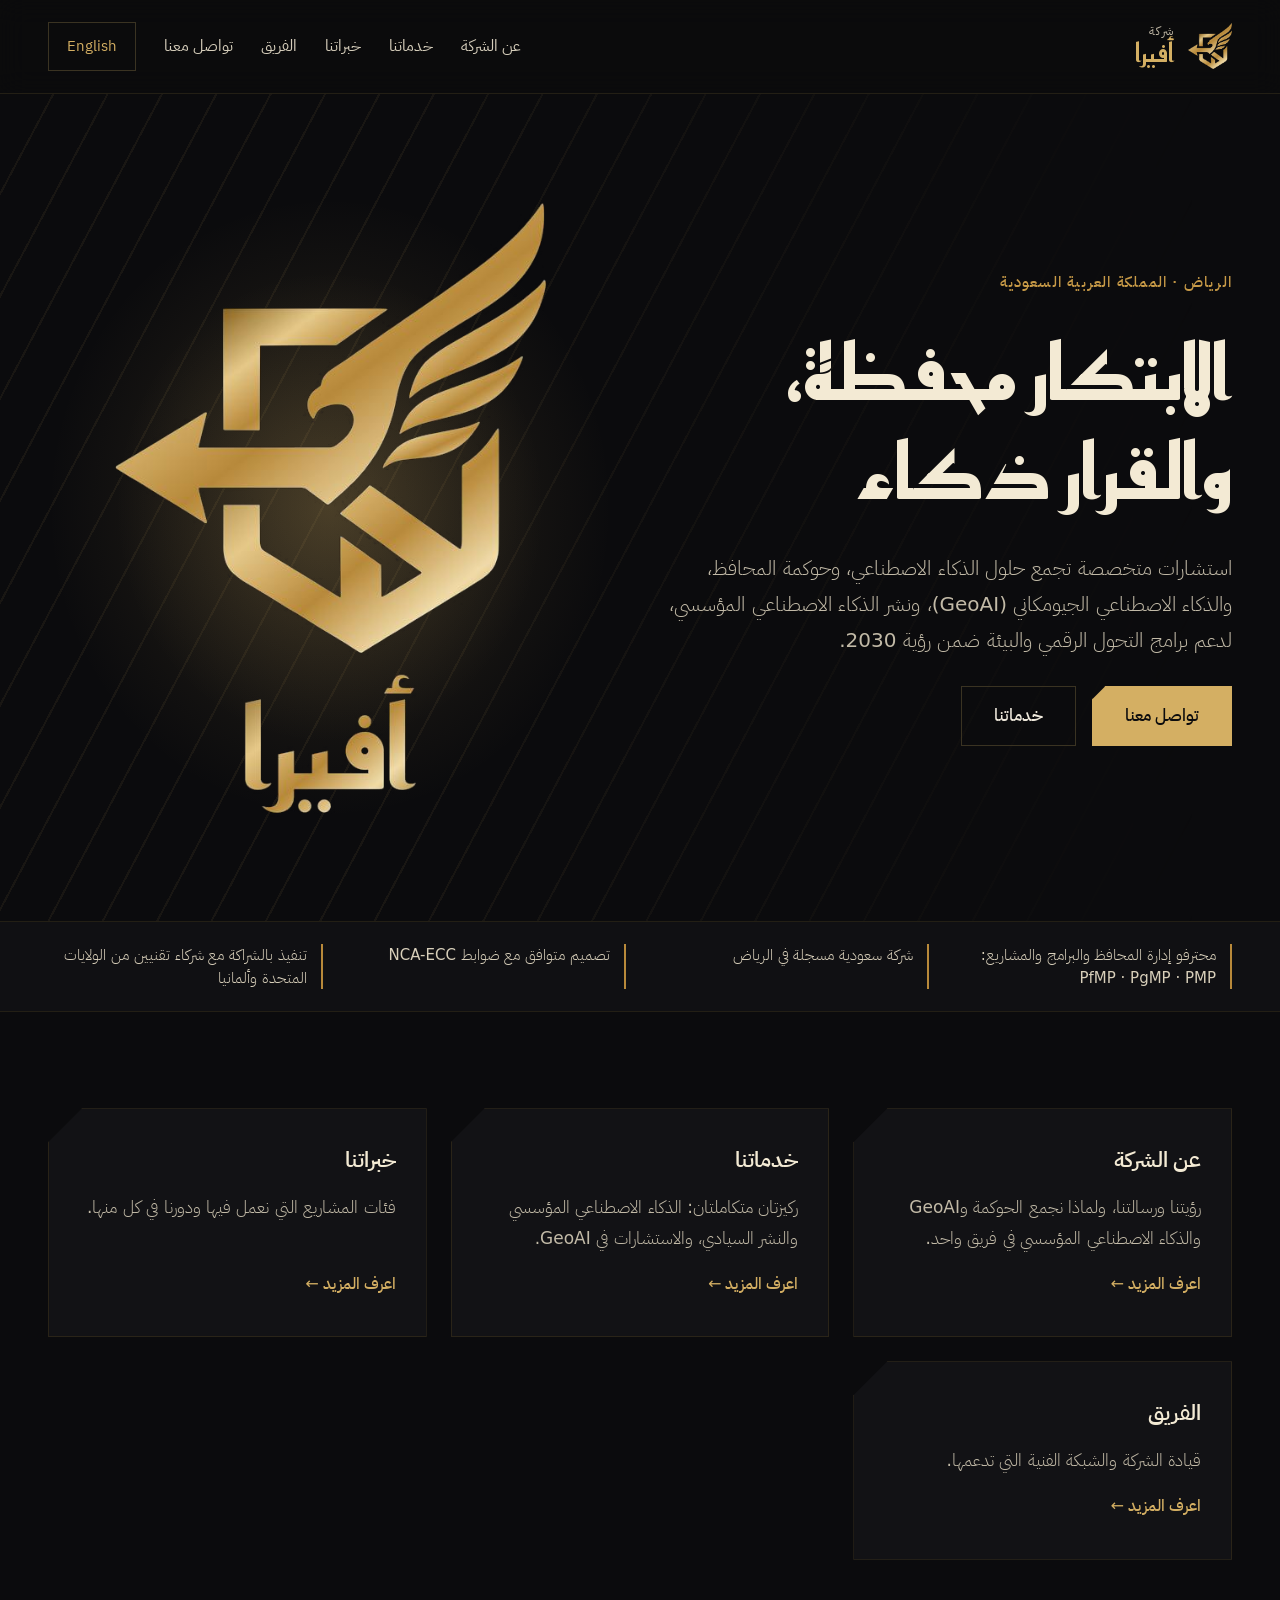
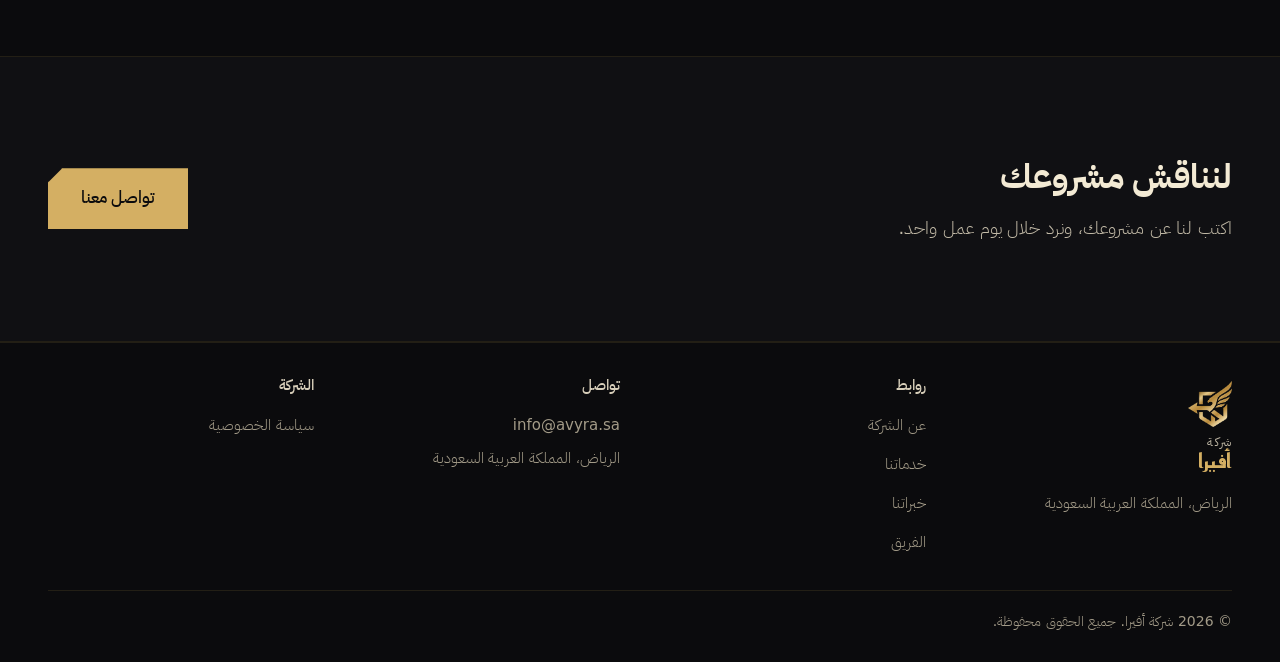
==== index.html @ cec7db1d "Split site into separate pages (about, services, projects, team, contact) Co-Authored-By: Claude Son" ====
<!doctype html>
<html lang="ar" dir="rtl">
<head>
<meta charset="utf-8">
<meta name="viewport" content="width=device-width, initial-scale=1">
<title>شركة أفيرا | الذكاء الاصطناعي المؤسسي والذكاء الجيومكاني وحوكمة المحافظ في الرياض</title>
<meta name="description" content="شركة أفيرا شركة سعودية في الرياض تجمع حلول الذكاء الاصطناعي المؤسسي، والذكاء الاصطناعي الجيومكاني (GeoAI)، وحوكمة المحافظ لدعم برامج التحول الرقمي والبيئة في رؤية 2030.">
<link rel="canonical" href="https://avyra.sa/">
<link rel="alternate" hreflang="ar" href="https://avyra.sa/">
<link rel="alternate" hreflang="en" href="https://avyra.sa/en/">
<link rel="alternate" hreflang="x-default" href="https://avyra.sa/">
<meta name="theme-color" content="#0b0b0d">
<meta property="og:type" content="website">
<meta property="og:site_name" content="شركة أفيرا">
<meta property="og:title" content="شركة أفيرا | الذكاء الاصطناعي المؤسسي والذكاء الجيومكاني وحوكمة المحافظ في الرياض">
<meta property="og:description" content="شركة أفيرا شركة سعودية في الرياض تجمع حلول الذكاء الاصطناعي المؤسسي، والذكاء الاصطناعي الجيومكاني (GeoAI)، وحوكمة المحافظ لدعم برامج التحول الرقمي والبيئة في رؤية 2030.">
<meta property="og:url" content="https://avyra.sa/">
<meta property="og:image" content="https://avyra.sa/assets/img/og-image.png">
<meta property="og:image:width" content="1200">
<meta property="og:image:height" content="630">
<meta property="og:locale" content="ar_SA">
<meta property="og:locale:alternate" content="en_US">
<meta name="twitter:card" content="summary_large_image">
<meta name="twitter:title" content="شركة أفيرا | الذكاء الاصطناعي المؤسسي والذكاء الجيومكاني وحوكمة المحافظ في الرياض">
<meta name="twitter:description" content="شركة أفيرا شركة سعودية في الرياض تجمع حلول الذكاء الاصطناعي المؤسسي، والذكاء الاصطناعي الجيومكاني (GeoAI)، وحوكمة المحافظ لدعم برامج التحول الرقمي والبيئة في رؤية 2030.">
<meta name="twitter:image" content="https://avyra.sa/assets/img/og-image.png">
<link rel="icon" href="/favicon.ico" sizes="any">
<link rel="icon" type="image/png" sizes="32x32" href="/assets/img/favicon-32.png">
<link rel="apple-touch-icon" href="/assets/img/apple-touch-icon.png">
<link rel="manifest" href="/site.webmanifest">
<link rel="preload" href="/assets/fonts/ibm-plex-sans-arabic-arabic-400-normal.woff2" as="font" type="font/woff2" crossorigin>
<link rel="preload" href="/assets/fonts/reem-kufi-arabic-700-normal.woff2" as="font" type="font/woff2" crossorigin>
<link rel="stylesheet" href="/assets/css/style.css?v=879d1667">
<script>document.documentElement.classList.add("js")</script>
<script type="application/ld+json">{"@context": "https://schema.org", "@type": "Organization", "name": "Avyra Company", "alternateName": "شركة أفيرا", "url": "https://avyra.sa/", "logo": "https://avyra.sa/assets/img/icon-512.png", "email": "info@avyra.sa", "address": {"@type": "PostalAddress", "addressLocality": "Riyadh", "addressCountry": "SA"}, "areaServed": "SA"}</script>
</head>
<body>
<a class="skip" href="#main">انتقل إلى المحتوى</a>
<header class="site">
  <a class="brand" href="/" aria-label="شركة أفيرا - الرئيسية"><img src="/assets/img/mark.png" alt="" width="46" height="48"><span class="brand-txt"><span class="brand-name">أفيرا</span><span class="brand-co">شركة</span></span></a>
  <button class="menu-btn" type="button" hidden aria-label="القائمة" aria-expanded="false" aria-controls="site-nav" data-open="القائمة" data-close="إغلاق القائمة"><span class="bars" aria-hidden="true"></span></button>
  <nav class="main" id="site-nav" aria-label="التنقل الرئيسي">
    <a href="/about/">عن الشركة</a><a href="/services/">خدماتنا</a><a href="/projects/">خبراتنا</a><a href="/team/">الفريق</a><a href="/contact/">تواصل معنا</a>
    <a class="lang" href="/en/" hreflang="en" lang="en">English</a>
  </nav>
</header>
<main id="main">
<section class="hero">
  <div class="wrap cols" style="align-items:center">
    <div class="stack g28">
      <p class="eyebrow">الرياض · المملكة العربية السعودية</p>
      <h1>الابتكار محفظة، والقرار ذكاء</h1>
      <p class="lead">استشارات متخصصة تجمع حلول الذكاء الاصطناعي، وحوكمة المحافظ، والذكاء الاصطناعي الجيومكاني (GeoAI)، ونشر الذكاء الاصطناعي المؤسسي، لدعم برامج التحول الرقمي والبيئة ضمن رؤية 2030.</p>
      <div class="btns"><a class="btn gold" href="/contact/">تواصل معنا</a><a class="btn" href="/services/">خدماتنا</a></div>
    </div>
    <div class="hero-art"><div class="emb"><img src="/assets/img/logo-ar.png" alt="شعار أفيرا" width="440" height="486" fetchpriority="high"><span class="sheen" style="--m:url(/assets/img/logo-ar.png)" aria-hidden="true"></span></div></div>
  </div>
</section>
<section class="trustbar"><div class="wrap"><ul><li>محترفو إدارة المحافظ والبرامج والمشاريع: <bdi>PfMP · PgMP · PMP</bdi></li><li>شركة سعودية مسجلة في الرياض</li><li>تصميم متوافق مع ضوابط NCA-ECC</li><li>تنفيذ بالشراكة مع شركاء تقنيين من الولايات المتحدة وألمانيا</li></ul></div></section>
<section><div class="wrap stack g48"><div class="cards"><div class="card link"><h3>عن الشركة</h3><p>رؤيتنا ورسالتنا، ولماذا نجمع الحوكمة وGeoAI والذكاء الاصطناعي المؤسسي في فريق واحد.</p><a class="more stretch" href="/about/">اعرف المزيد ←</a></div><div class="card link"><h3>خدماتنا</h3><p>ركيزتان متكاملتان: الذكاء الاصطناعي المؤسسي والنشر السيادي، والاستشارات في GeoAI.</p><a class="more stretch" href="/services/">اعرف المزيد ←</a></div><div class="card link"><h3>خبراتنا</h3><p>فئات المشاريع التي نعمل فيها ودورنا في كل منها.</p><a class="more stretch" href="/projects/">اعرف المزيد ←</a></div><div class="card link"><h3>الفريق</h3><p>قيادة الشركة والشبكة الفنية التي تدعمها.</p><a class="more stretch" href="/team/">اعرف المزيد ←</a></div></div></div></section>
<section class="alt cta"><div class="wrap"><div class="stack g12"><h2>لنناقش مشروعك</h2><p class="muted">اكتب لنا عن مشروعك، ونرد خلال يوم عمل واحد.</p></div><div class="btns"><a class="btn gold" href="/contact/">تواصل معنا</a></div></div></section>
</main>
<footer class="site">
  <div class="wrap">
    <div class="stack g12"><a class="brand" href="/"><img src="/assets/img/mark.png" alt="" width="34" height="36" loading="lazy"><span class="brand-txt"><span class="brand-name" style="font-size:20px">أفيرا</span><span class="brand-co">شركة</span></span></a>
      <p>الرياض، المملكة العربية السعودية</p></div>
    <div><h2>روابط</h2><ul><li><a href="/about/">عن الشركة</a></li><li><a href="/services/">خدماتنا</a></li><li><a href="/projects/">خبراتنا</a></li><li><a href="/team/">الفريق</a></li></ul></div>
    <div><h2>تواصل</h2><ul><li><a href="mailto:info@avyra.sa"><bdi>info@avyra.sa</bdi></a></li><li>الرياض، المملكة العربية السعودية</li></ul></div>
    <div><h2>الشركة</h2><ul><li><a href="/privacy/">سياسة الخصوصية</a></li></ul></div>
    <p class="fine">© 2026 شركة أفيرا. جميع الحقوق محفوظة.</p>
  </div>
</footer>
<script src="/assets/js/main.js?v=3205c715" defer></script>
</body></html>
---- assets/css/style.css ----
/* Self-hosted fonts (SIL OFL). Source: Fontsource. */
@font-face{font-family:'Reem Kufi';font-style:normal;font-display:swap;font-weight:600;src:url('/assets/fonts/reem-kufi-arabic-600-normal.woff2') format('woff2');unicode-range:U+0600-06FF,U+200C-200E,U+2010-2011,U+204F,U+2E41,U+FB50-FDFF,U+FE70-FEFF}
@font-face{font-family:'Reem Kufi';font-style:normal;font-display:swap;font-weight:700;src:url('/assets/fonts/reem-kufi-arabic-700-normal.woff2') format('woff2');unicode-range:U+0600-06FF,U+200C-200E,U+2010-2011,U+204F,U+2E41,U+FB50-FDFF,U+FE70-FEFF}
@font-face{font-family:'Reem Kufi';font-style:normal;font-display:swap;font-weight:600;src:url('/assets/fonts/reem-kufi-latin-600-normal.woff2') format('woff2');unicode-range:U+0000-00FF,U+0131,U+0152-0153,U+02BB-02BC,U+02C6,U+02DA,U+02DC,U+2000-206F,U+20AC,U+2122,U+2191,U+2193,U+2212,U+2215,U+FEFF,U+FFFD}
@font-face{font-family:'Reem Kufi';font-style:normal;font-display:swap;font-weight:700;src:url('/assets/fonts/reem-kufi-latin-700-normal.woff2') format('woff2');unicode-range:U+0000-00FF,U+0131,U+0152-0153,U+02BB-02BC,U+02C6,U+02DA,U+02DC,U+2000-206F,U+20AC,U+2122,U+2191,U+2193,U+2212,U+2215,U+FEFF,U+FFFD}
@font-face{font-family:'IBM Plex Sans Arabic';font-style:normal;font-display:swap;font-weight:300;src:url('/assets/fonts/ibm-plex-sans-arabic-arabic-300-normal.woff2') format('woff2');unicode-range:U+0600-06FF,U+200C-200E,U+2010-2011,U+204F,U+2E41,U+FB50-FDFF,U+FE70-FEFF}
@font-face{font-family:'IBM Plex Sans Arabic';font-style:normal;font-display:swap;font-weight:400;src:url('/assets/fonts/ibm-plex-sans-arabic-arabic-400-normal.woff2') format('woff2');unicode-range:U+0600-06FF,U+200C-200E,U+2010-2011,U+204F,U+2E41,U+FB50-FDFF,U+FE70-FEFF}
@font-face{font-family:'IBM Plex Sans Arabic';font-style:normal;font-display:swap;font-weight:500;src:url('/assets/fonts/ibm-plex-sans-arabic-arabic-500-normal.woff2') format('woff2');unicode-range:U+0600-06FF,U+200C-200E,U+2010-2011,U+204F,U+2E41,U+FB50-FDFF,U+FE70-FEFF}
@font-face{font-family:'IBM Plex Sans Arabic';font-style:normal;font-display:swap;font-weight:600;src:url('/assets/fonts/ibm-plex-sans-arabic-arabic-600-normal.woff2') format('woff2');unicode-range:U+0600-06FF,U+200C-200E,U+2010-2011,U+204F,U+2E41,U+FB50-FDFF,U+FE70-FEFF}
@font-face{font-family:'IBM Plex Sans Arabic';font-style:normal;font-display:swap;font-weight:700;src:url('/assets/fonts/ibm-plex-sans-arabic-arabic-700-normal.woff2') format('woff2');unicode-range:U+0600-06FF,U+200C-200E,U+2010-2011,U+204F,U+2E41,U+FB50-FDFF,U+FE70-FEFF}
@font-face{font-family:'IBM Plex Sans Arabic';font-style:normal;font-display:swap;font-weight:400;src:url('/assets/fonts/ibm-plex-sans-arabic-latin-400-normal.woff2') format('woff2');unicode-range:U+0000-00FF,U+0131,U+0152-0153,U+02BB-02BC,U+02C6,U+02DA,U+02DC,U+2000-206F,U+20AC,U+2122,U+2191,U+2193,U+2212,U+2215,U+FEFF,U+FFFD}
@font-face{font-family:'IBM Plex Sans Arabic';font-style:normal;font-display:swap;font-weight:500;src:url('/assets/fonts/ibm-plex-sans-arabic-latin-500-normal.woff2') format('woff2');unicode-range:U+0000-00FF,U+0131,U+0152-0153,U+02BB-02BC,U+02C6,U+02DA,U+02DC,U+2000-206F,U+20AC,U+2122,U+2191,U+2193,U+2212,U+2215,U+FEFF,U+FFFD}
@font-face{font-family:'IBM Plex Sans Arabic';font-style:normal;font-display:swap;font-weight:600;src:url('/assets/fonts/ibm-plex-sans-arabic-latin-600-normal.woff2') format('woff2');unicode-range:U+0000-00FF,U+0131,U+0152-0153,U+02BB-02BC,U+02C6,U+02DA,U+02DC,U+2000-206F,U+20AC,U+2122,U+2191,U+2193,U+2212,U+2215,U+FEFF,U+FFFD}
@font-face{font-family:'IBM Plex Sans Arabic';font-style:normal;font-display:swap;font-weight:700;src:url('/assets/fonts/ibm-plex-sans-arabic-latin-700-normal.woff2') format('woff2');unicode-range:U+0000-00FF,U+0131,U+0152-0153,U+02BB-02BC,U+02C6,U+02DA,U+02DC,U+2000-206F,U+20AC,U+2122,U+2191,U+2193,U+2212,U+2215,U+FEFF,U+FFFD}
@font-face{font-family:'IBM Plex Sans';font-style:normal;font-display:swap;font-weight:300;src:url('/assets/fonts/ibm-plex-sans-latin-300-normal.woff2') format('woff2');unicode-range:U+0000-00FF,U+0131,U+0152-0153,U+02BB-02BC,U+02C6,U+02DA,U+02DC,U+2000-206F,U+20AC,U+2122,U+2191,U+2193,U+2212,U+2215,U+FEFF,U+FFFD}
@font-face{font-family:'IBM Plex Sans';font-style:normal;font-display:swap;font-weight:400;src:url('/assets/fonts/ibm-plex-sans-latin-400-normal.woff2') format('woff2');unicode-range:U+0000-00FF,U+0131,U+0152-0153,U+02BB-02BC,U+02C6,U+02DA,U+02DC,U+2000-206F,U+20AC,U+2122,U+2191,U+2193,U+2212,U+2215,U+FEFF,U+FFFD}
@font-face{font-family:'IBM Plex Sans';font-style:normal;font-display:swap;font-weight:500;src:url('/assets/fonts/ibm-plex-sans-latin-500-normal.woff2') format('woff2');unicode-range:U+0000-00FF,U+0131,U+0152-0153,U+02BB-02BC,U+02C6,U+02DA,U+02DC,U+2000-206F,U+20AC,U+2122,U+2191,U+2193,U+2212,U+2215,U+FEFF,U+FFFD}
@font-face{font-family:'IBM Plex Sans';font-style:normal;font-display:swap;font-weight:600;src:url('/assets/fonts/ibm-plex-sans-latin-600-normal.woff2') format('woff2');unicode-range:U+0000-00FF,U+0131,U+0152-0153,U+02BB-02BC,U+02C6,U+02DA,U+02DC,U+2000-206F,U+20AC,U+2122,U+2191,U+2193,U+2212,U+2215,U+FEFF,U+FFFD}
@font-face{font-family:'IBM Plex Sans';font-style:normal;font-display:swap;font-weight:700;src:url('/assets/fonts/ibm-plex-sans-latin-700-normal.woff2') format('woff2');unicode-range:U+0000-00FF,U+0131,U+0152-0153,U+02BB-02BC,U+02C6,U+02DA,U+02DC,U+2000-206F,U+20AC,U+2122,U+2191,U+2193,U+2212,U+2215,U+FEFF,U+FFFD}
/* Sahm Alkarar Company — shared styles. Direction-aware via logical properties (RTL/LTR). */
:root{
  --ink:#0b0b0d; --ink-2:#101013; --card:#121215; --line:#231f15; --line-2:#2a2418; --line-3:#3a3322;
  --gold:#d4af63; --gold-hi:#e6c98a; --gold-deep:#b8893a;
  --text:#efe9dc; --head:#f3ead4; --muted:#c2baa7; --soft:#d8cfba; --dim:#a39b88;
  --gutter:clamp(20px,4vw,48px); --max:1240px;
}
*,*::before,*::after{box-sizing:border-box}
html{scroll-behavior:smooth;-webkit-text-size-adjust:100%}
body{margin:0;background:var(--ink);color:var(--text);font-weight:300;font-size:18px;line-height:1.8;overflow-x:hidden}
html[lang="ar"] body{font-family:'IBM Plex Sans Arabic',system-ui,'Segoe UI',Tahoma,sans-serif}
html[lang="en"] body{font-family:'IBM Plex Sans',system-ui,'Segoe UI',sans-serif;line-height:1.7}
h1,h2,h3{margin:0;color:var(--head);text-wrap:balance}
html[lang="ar"] h1,html[lang="ar"] .brand-name{font-family:'Reem Kufi',sans-serif}
html[lang="ar"] h2,html[lang="ar"] h3{font-family:'IBM Plex Sans Arabic',system-ui,'Segoe UI',Tahoma,sans-serif}
html[lang="en"] h1,html[lang="en"] h2,html[lang="en"] h3,html[lang="en"] .brand-name{font-family:'IBM Plex Sans',system-ui,'Segoe UI',sans-serif}
p{margin:0}
a{color:inherit;text-decoration:none}
img{max-width:100%;height:auto}
:focus-visible{outline:2px solid var(--gold);outline-offset:3px}
.skip{position:absolute;inset-inline-start:16px;top:-60px;background:var(--gold);color:var(--ink);padding:10px 18px;z-index:100;font-weight:500}
.skip:focus{top:12px}

/* layout */
.wrap{max-width:var(--max);margin-inline:auto}
section,.band{padding:clamp(64px,9vw,96px) var(--gutter)}
.alt{background:var(--ink-2);border-block:1px solid var(--line)}
.eyebrow{font-size:14px;font-weight:500;color:#c79a47;letter-spacing:.14em;text-transform:uppercase}
html[lang="ar"] .eyebrow{letter-spacing:.08em;font-size:15px;text-transform:none}
.stack{display:flex;flex-direction:column}
.g12{gap:12px}.g16{gap:16px}.g20{gap:20px}.g28{gap:28px}.g48{gap:48px}
.cols{display:grid;grid-template-columns:repeat(auto-fit,minmax(min(100%,340px),1fr));gap:56px;align-items:start}
.cards{display:grid;grid-template-columns:repeat(auto-fit,minmax(min(100%,300px),1fr));gap:24px}
h2{font-weight:600;font-size:clamp(30px,4vw,46px);line-height:1.3}
html[lang="ar"] h1{word-spacing:.04em}
html[lang="ar"] h2{font-weight:700;font-size:clamp(26px,4.4vw,34px);line-height:1.4}
html[lang="ar"] h3{font-weight:600;line-height:1.5}
html[lang="en"] h2{font-size:clamp(28px,3.6vw,38px);line-height:1.25}
.lead{font-size:20px;color:var(--muted);max-width:56ch}
.muted{color:var(--muted)}

/* header */
header.site{display:flex;flex-wrap:wrap;align-items:center;justify-content:space-between;gap:14px 32px;padding:20px var(--gutter);border-bottom:1px solid var(--line);background:var(--ink);position:relative;z-index:5}
.brand{display:flex;align-items:center;gap:14px}
.brand img{height:46px;width:auto}
.brand-name{font-weight:600;font-size:26px;color:var(--gold)}
html[lang="en"] .brand-name{font-size:19px;letter-spacing:.2em;text-transform:uppercase}
nav.main{display:flex;flex-wrap:wrap;align-items:center;gap:6px 28px;font-size:16px;font-weight:400}
nav.main a{color:#d6cebb;padding:12px 0}
nav.main a:hover,nav.main a[aria-current="page"]{color:var(--gold)}
nav.main a.lang{border:1px solid var(--line-3);padding:10px 18px;color:var(--gold);font-size:15px}
nav.main a.lang:hover{border-color:var(--gold)}

/* buttons */
.btn{display:inline-block;padding:14px 32px;font-weight:500;font-size:17px;border:1px solid var(--line-3);color:var(--text);transition:border-color .2s,color .2s,background .2s}
.btn:hover{border-color:var(--gold);color:var(--gold)}
.btn.gold{background:var(--gold);border-color:var(--gold);color:var(--ink);clip-path:polygon(0 0,calc(100% - 14px) 0,100% 14px,100% 100%,0 100%)}
html[dir="rtl"] .btn.gold{clip-path:polygon(14px 0,100% 0,100% 100%,0 100%,0 14px)}
.btn.gold:hover{background:var(--gold-hi);color:var(--ink)}
.btns{display:flex;flex-wrap:wrap;gap:16px}

/* hero */
.hero{position:relative;padding-block:clamp(64px,9vw,104px)}
.hero::before{content:"";position:absolute;inset:0;background:repeating-linear-gradient(118deg,transparent 0 46px,rgba(212,175,99,.07) 46px 48px);-webkit-mask-image:linear-gradient(to left,transparent 5%,#000 70%);mask-image:linear-gradient(to left,transparent 5%,#000 70%)}
html[dir="ltr"] .hero::before{background:repeating-linear-gradient(62deg,transparent 0 46px,rgba(212,175,99,.07) 46px 48px);-webkit-mask-image:linear-gradient(to right,transparent 5%,#000 70%);mask-image:linear-gradient(to right,transparent 5%,#000 70%)}
.hero .wrap{position:relative}
.hero h1{font-weight:700;font-size:clamp(40px,6vw,76px);line-height:1.15}
html[lang="ar"] .hero h1{line-height:1.3}
html[lang="en"] .hero h1{font-size:clamp(36px,5vw,64px);line-height:1.1}
.hero-art{display:flex;justify-content:center;align-items:center;min-height:320px;background:radial-gradient(closest-side,rgba(212,175,99,.16),transparent)}
.hero-art img{width:min(100%,440px)}
.page-hero{position:relative;padding-block:clamp(56px,8vw,88px)}
.page-hero::before{content:"";position:absolute;inset:0;background:repeating-linear-gradient(118deg,transparent 0 46px,rgba(212,175,99,.06) 46px 48px);-webkit-mask-image:linear-gradient(to left,transparent 10%,#000 80%);mask-image:linear-gradient(to left,transparent 10%,#000 80%)}
html[dir="ltr"] .page-hero::before{background:repeating-linear-gradient(62deg,transparent 0 46px,rgba(212,175,99,.06) 46px 48px);-webkit-mask-image:linear-gradient(to right,transparent 10%,#000 80%);mask-image:linear-gradient(to right,transparent 10%,#000 80%)}
.page-hero .wrap{position:relative}
.page-hero h1{font-weight:700;font-size:clamp(40px,5.5vw,64px);line-height:1.15}
html[lang="ar"] .page-hero h1{line-height:1.3}
.crumbs{font-size:14px;color:var(--dim);display:flex;flex-wrap:wrap;align-items:center;gap:0 10px}
.crumbs>*{padding:10px 0;line-height:1.4;display:inline-block}
.crumbs a:hover{color:var(--gold)}
.icon{width:52px;height:52px;fill:none;stroke:var(--gold);stroke-width:2;stroke-linecap:square}

/* cards */
.card{background:var(--card);border:1px solid var(--line-2);padding:34px 30px 38px;clip-path:polygon(0 0,calc(100% - 34px) 0,100% 34px,100% 100%,0 100%)}
html[dir="rtl"] .card{clip-path:polygon(34px 0,100% 0,100% 100%,0 100%,0 34px)}
.card h3{font-weight:600;font-size:28px}
html[lang="ar"] .card h3{font-size:22px}
.card p{color:var(--muted);font-size:17px}
.card.link{display:flex;flex-direction:column;gap:16px;transition:border-color .2s,background .2s}
.card.link:hover{border-color:var(--gold-deep);background:#15151a}
.card ul,.list{list-style:none;margin:0;padding:0;display:flex;flex-direction:column;gap:8px;font-size:16px;color:var(--soft)}
.card ul{border-top:1px solid var(--line);padding-top:18px}
.more{margin-top:auto;color:var(--gold);font-weight:500;font-size:16px}
.principle{padding:22px 0;border-bottom:1px solid var(--line)}
.principle:last-child{border-bottom:0}
.principle h3{font-size:24px;color:var(--gold);font-weight:600}
html[lang="ar"] .principle h3{font-size:22px}
.principle p{color:var(--muted);font-size:17px}
.rows>div{display:flex;flex-wrap:wrap;justify-content:space-between;gap:6px 24px;padding:18px 0;border-bottom:1px solid var(--line)}
.rows>div:last-child{border-bottom:0}
.rows dt{color:var(--dim);font-size:15px}
.rows dd{margin:0;font-size:17px;color:var(--text)}
dl.rows{margin:0}
.rows a:hover{color:var(--gold)}
bdi,.ltr{unicode-bidi:isolate;direction:ltr}

/* feature (previous work) */
.work{display:grid;grid-template-columns:repeat(auto-fit,minmax(min(100%,340px),1fr));gap:0;border:1px solid var(--line-2);background:var(--card)}
.work .info{padding:clamp(28px,4vw,48px);display:flex;flex-direction:column;gap:18px}
.work .shot{background:radial-gradient(closest-side,rgba(212,175,99,.12),transparent),var(--ink-2);min-height:300px;display:flex;align-items:center;justify-content:center;padding:32px;border-inline-start:1px solid var(--line-2)}
.tag{display:inline-block;align-self:flex-start;border:1px solid var(--line-3);color:var(--gold);padding:4px 14px;font-size:14px;font-weight:500}
.feat{display:grid;grid-template-columns:repeat(auto-fit,minmax(min(100%,220px),1fr));gap:16px 28px;padding-top:6px}
.feat div{border-top:1px solid var(--line-2);padding-top:12px}
.feat strong{display:block;color:var(--gold);font-weight:500;font-size:17px}
.feat span{color:var(--muted);font-size:16px}
.mock{width:100%;max-width:360px;border:1px solid var(--line-3);background:#0e0e11}
.mock i{display:block;height:10px;background:var(--line-2);margin:10px}
.mock .bar{display:flex;gap:6px;padding:10px;border-bottom:1px solid var(--line-3)}
.mock .bar b{width:9px;height:9px;border-radius:50%;background:var(--line-3)}

/* cta + footer */
.cta{text-align:start}
.cta .wrap{display:flex;flex-wrap:wrap;align-items:center;justify-content:space-between;gap:28px 48px}
footer.site{padding:32px var(--gutter) 28px;border-top:1px solid var(--line);font-size:15px;color:var(--dim)}
footer.site .wrap{display:grid;grid-template-columns:repeat(auto-fit,minmax(min(100%,220px),1fr));gap:28px 40px}
footer.site h2{font-size:15px;font-weight:500;color:var(--soft);margin-bottom:10px;font-family:inherit}
footer.site a{display:inline-block;padding:6px 0}
footer.site a:hover{color:var(--gold)}
footer.site ul{list-style:none;margin:0;padding:0;display:flex;flex-direction:column;gap:0}
.fine{grid-column:1/-1;border-top:1px solid var(--line);padding-top:18px;font-size:14px}
.prose{max-width:70ch}
.prose h2{font-size:28px;margin-top:28px}
html[lang="ar"] .prose h2{font-size:24px}
.prose p,.prose li{color:var(--muted)}
@media (prefers-reduced-motion:reduce){*{transition:none!important;scroll-behavior:auto!important}}

/* ---------- motion & polish ---------- */
header.site{position:sticky;top:0;background:rgba(11,11,13,.82);-webkit-backdrop-filter:blur(14px);backdrop-filter:blur(14px);transition:border-color .3s,box-shadow .3s}
header.site.scrolled{border-bottom-color:var(--line-2);box-shadow:0 10px 30px rgba(0,0,0,.35)}
[id]{scroll-margin-top:84px}
nav.main a:not(.lang){position:relative}
nav.main a:not(.lang)::after{content:"";position:absolute;inset-inline:0;bottom:0;height:1px;background:var(--gold);transform:scaleX(0);transform-origin:center;transition:transform .3s}
nav.main a:not(.lang):hover::after,nav.main a[aria-current="page"]::after{transform:scaleX(1)}

/* hero: the feather lines drift slowly; the logo floats */
@keyframes drift{from{background-position:0 0}to{background-position:96px 0}}
@keyframes floaty{0%,100%{transform:translateY(0)}50%{transform:translateY(-10px)}}
@keyframes glow{0%,100%{opacity:.75}50%{opacity:1}}
.hero::before,.page-hero::before{animation:drift 40s linear infinite}
.hero-art{position:relative}
.hero-art img{animation:floaty 9s ease-in-out infinite}
.hero-art::after{content:"";position:absolute;inset:12%;background:radial-gradient(closest-side,rgba(212,175,99,.18),transparent);animation:glow 9s ease-in-out infinite;z-index:-1}

/* reveal on scroll (only when JS is running and motion is allowed) */
.js .rv{opacity:0;transform:translateY(18px);transition:opacity .55s cubic-bezier(.2,.7,.2,1) var(--d,0ms),transform .55s cubic-bezier(.2,.7,.2,1) var(--d,0ms)}
.js .rv.in{opacity:1;transform:none}
.js .hero-art.rv{transform:scale(.96)}
.js .hero-art.rv.in{transform:none}

/* cards: gold edge sweeps in on hover */
.card{position:relative;overflow:hidden;transition:transform .35s cubic-bezier(.2,.7,.2,1),border-color .3s,background .3s}
.card::before{content:"";position:absolute;inset-inline:0;top:0;height:2px;background:linear-gradient(90deg,transparent,var(--gold),transparent);transform:scaleX(0);transition:transform .5s cubic-bezier(.2,.7,.2,1)}
.card:hover{transform:translateY(-4px);border-color:var(--gold-deep)}
.card:hover::before{transform:scaleX(1)}
.card.link .more{transition:letter-spacing .3s,color .3s}
.card.link:hover .more{color:var(--gold-hi)}
.btn{position:relative}
.btn.gold:hover{transform:translateY(-1px)}
.principle h3{transition:padding .3s}
.principle:hover h3{padding-inline-start:10px}
.work{transition:border-color .3s}
.work:hover{border-color:var(--gold-deep)}
@media print{.js .rv{opacity:1!important;transform:none!important}}
@media (prefers-reduced-motion:reduce){
  .hero::before,.page-hero::before,.hero-art img,.hero-art::after{animation:none!important}
  .js .rv{opacity:1!important;transform:none!important}
  .card:hover{transform:none}
}

/* screenshots in the previous-work block: info on top, two framed screens below */
.work{grid-template-columns:1fr}
.work .info{display:grid;grid-template-columns:repeat(auto-fit,minmax(min(100%,320px),1fr));gap:28px 56px;align-items:start}
.work .info .head{display:flex;flex-direction:column;gap:18px}
.work .info .feat{grid-template-columns:1fr;align-self:start;padding-top:0}
.work .shot{display:block;min-height:0;padding:clamp(20px,3vw,40px);border-inline-start:0;border-top:1px solid var(--line-2)}
.shots{display:grid;grid-template-columns:repeat(auto-fit,minmax(min(100%,420px),1fr));gap:clamp(20px,3vw,36px);margin:0;padding:0;list-style:none}
.work figure{margin:0;display:flex;flex-direction:column;gap:12px;min-width:0}
.win{display:block;border:1px solid var(--line-3);background:#0e0e11;box-shadow:0 24px 50px rgba(0,0,0,.55),0 0 0 1px rgba(212,175,99,.06);transition:border-color .3s,transform .35s cubic-bezier(.2,.7,.2,1)}
.win:hover{border-color:var(--gold-deep);transform:translateY(-3px)}
.win .bar{display:flex;gap:7px;padding:10px 14px;border-bottom:1px solid var(--line-3);background:#15151a}
.win .bar b{width:9px;height:9px;border-radius:50%;background:var(--line-3)}
.win img{display:block;width:100%;height:auto}
.work figcaption{font-size:14px;color:var(--soft)}
.shot-note{margin-top:clamp(16px,2vw,24px);font-size:14px;color:var(--dim)}

/* ---------- mobile menu ---------- */
.menu-btn{display:none;background:none;border:1px solid var(--line-3);color:var(--gold);width:46px;height:46px;cursor:pointer;align-items:center;justify-content:center;padding:0}
.menu-btn .bars,.menu-btn .bars::before,.menu-btn .bars::after{display:block;width:20px;height:2px;background:currentColor;position:relative;transition:transform .25s,background .25s}
.menu-btn .bars::before,.menu-btn .bars::after{content:"";position:absolute;inset-inline-start:0}
.menu-btn .bars::before{top:-6px}.menu-btn .bars::after{top:6px}
.menu-btn[aria-expanded="true"] .bars{background:transparent}
.menu-btn[aria-expanded="true"] .bars::before{transform:translateY(6px) rotate(45deg)}
.menu-btn[aria-expanded="true"] .bars::after{transform:translateY(-6px) rotate(-45deg)}
.sr{position:absolute;width:1px;height:1px;overflow:hidden;clip:rect(0 0 0 0);white-space:nowrap}
@media (max-width:860px){
  .js .menu-btn{display:inline-flex}
  .js header.site{flex-wrap:wrap}
  .js nav.main{display:none;flex-basis:100%;flex-direction:column;align-items:stretch;gap:0;border-top:1px solid var(--line);margin-top:6px}
  .js nav.main.open{display:flex}
  .js nav.main a{padding:14px 2px;border-bottom:1px solid var(--line);font-size:18px}
  .js nav.main a::after{display:none}
  .js nav.main a.lang{margin-top:14px;text-align:center;border:1px solid var(--line-3)}
  .brand-name{font-size:22px}
}

/* ---------- how we work / faq ---------- */
.steps{list-style:none;margin:0;padding:0;display:grid;grid-template-columns:repeat(auto-fit,minmax(min(100%,240px),1fr));gap:28px}
.steps li{display:flex;flex-direction:column;gap:14px;border-top:1px solid var(--line-3);padding-top:18px}
.steps .n{font-family:'IBM Plex Sans',system-ui,'Segoe UI',sans-serif;color:var(--gold);font-size:15px;font-weight:600;letter-spacing:.1em}
.steps h3{font-size:22px;font-weight:600}
html[lang="ar"] .steps h3{font-size:20px}
.steps p{color:var(--muted);font-size:16px}
.faq details{border-bottom:1px solid var(--line);padding:6px 0}
.faq summary{cursor:pointer;list-style:none;padding:18px 0;min-height:44px;font-size:19px;color:var(--head);display:flex;justify-content:space-between;gap:20px;align-items:center}
.faq summary::-webkit-details-marker{display:none}
.faq summary::after{content:"+";color:var(--gold);font-size:26px;line-height:1;transition:transform .25s;flex:none}
.faq details[open] summary::after{transform:rotate(45deg)}
.faq details p{color:var(--muted);padding:0 0 18px;max-width:60ch}

/* ---------- contact form ---------- */
.form{position:relative;background:var(--card);border:1px solid var(--line-2);padding:clamp(24px,3.5vw,40px);display:flex;flex-direction:column;gap:22px}
.form h3{font-size:26px;font-weight:600}
html[lang="ar"] .form h3{font-size:22px}
.form .fields{display:grid;grid-template-columns:repeat(auto-fit,minmax(min(100%,230px),1fr));gap:18px}
.form .full{grid-column:1/-1}
.form label{display:flex;flex-direction:column;gap:8px;font-size:15px;color:var(--soft);font-weight:400}
.form input[type=text],.form input[type=email],.form input[type=tel],.form select,.form textarea{font:inherit;font-size:17px;color:var(--text);background:var(--ink);border:1px solid var(--line-3);padding:13px 14px;min-height:48px;width:100%;border-radius:0;transition:border-color .2s}
.form textarea{resize:vertical;min-height:130px}
.form input:focus,.form select:focus,.form textarea:focus{outline:none;border-color:var(--gold)}
.form [aria-invalid="true"]{border-color:#c0614f}
.form select{appearance:none;background-image:url("data:image/svg+xml;utf8,<svg xmlns='http://www.w3.org/2000/svg' width='12' height='8' viewBox='0 0 12 8'><path d='M1 1.5l5 5 5-5' fill='none' stroke='%23d4af63' stroke-width='1.6'/></svg>");background-repeat:no-repeat;background-position:right 16px center;background-size:12px 8px;padding-inline-end:42px}
html[dir="rtl"] .form select{background-position:left 16px center}
.form .consent{flex-direction:row;align-items:flex-start;gap:12px;font-size:14px;color:var(--muted)}
.form .consent input{margin-top:4px;accent-color:var(--gold);flex:none;width:22px;height:22px}
.form .consent a{color:var(--gold);padding:10px 0;text-decoration:underline;text-underline-offset:3px}
.form .actions{display:flex;flex-wrap:wrap;align-items:center;gap:14px 20px}
.form button.btn{cursor:pointer;font-family:inherit}
.form button[disabled]{opacity:.6;cursor:wait}
.form .note{font-size:14px;color:var(--dim)}
.form .status{min-height:1.4em;font-size:15px}
.form .status.ok{color:var(--gold)}
.form .status.bad{color:#e0907f}
.form{position:relative}.hp{position:absolute;inset:auto;width:1px;height:1px;opacity:0;pointer-events:none;overflow:hidden;clip-path:inset(50%)}
.hp{inset-inline-start:0;top:0;margin:0;padding:0;border:0}

/* screenshot pop-up */
.lb{border:1px solid var(--line-3);background:#0b0b0d;padding:clamp(10px,2vw,18px);max-width:min(96vw,1320px);width:max-content;max-height:94vh;color:var(--text);box-shadow:0 30px 80px rgba(0,0,0,.7);overflow:visible}
.lb::backdrop{background:rgba(5,5,7,.88);-webkit-backdrop-filter:blur(6px);backdrop-filter:blur(6px)}
.lb img{display:block;max-width:100%;max-height:calc(94vh - 40px);width:auto;height:auto;margin:0 auto}
.lb-x{position:absolute;top:-18px;inset-inline-end:-18px;width:44px;height:44px;border:1px solid var(--gold);background:var(--ink);color:var(--gold);font-size:28px;line-height:1;cursor:pointer;display:flex;align-items:center;justify-content:center;padding:0}
.lb-x:hover{background:var(--gold);color:var(--ink)}
@media (max-width:560px){.lb-x{top:-14px;inset-inline-end:-6px}}
html:has(dialog[open]){overflow:hidden}

/* Istiqdam360 product banner */
.prod{display:flex;flex-wrap:wrap;align-items:center;justify-content:space-between;gap:20px 40px;background:#1b2a4a;padding:clamp(20px,3vw,36px);border-bottom:1px solid var(--line-2)}
.prod img{width:min(100%,420px);height:auto;display:block}
.prod-side{display:flex;flex-direction:column;align-items:flex-start;gap:16px;max-width:360px}
.prod-side p{margin:0;color:#e9edf5;font-size:18px;line-height:1.7}
.prod-side .tag{border-color:#b8963e;color:#e8cf8a}
#product .work .prod{border-bottom:0}

/* division logo in page hero */
.div-logo{display:flex;justify-content:center}
.div-logo img{width:min(100%,400px);height:auto;-webkit-mask-image:radial-gradient(closest-side,#000 72%,transparent 100%);mask-image:radial-gradient(closest-side,#000 72%,transparent 100%)}

/* ---------- v2: brand lockup, sheen, type moments, story, founder, proof, divisions, WhatsApp ---------- */
.brand-txt{display:flex;flex-direction:column;line-height:1.1}
.brand-co{font-size:12px;letter-spacing:.42em;color:var(--muted);text-transform:uppercase;font-weight:400;margin-top:3px}
html[lang="ar"] .brand-co{letter-spacing:.1em;font-size:12px;order:-1;margin:0 0 1px}

/* emblem: brushed-metal sheen passes over the logo */
.hero-art img{animation:none}
.emb{position:relative;width:min(100%,440px);animation:floaty 9s ease-in-out infinite}
.emb img{display:block;width:100%;height:auto}
.sheen{position:absolute;inset:0;-webkit-mask:var(--m) center/contain no-repeat;mask:var(--m) center/contain no-repeat;background:linear-gradient(105deg,transparent 38%,rgba(255,244,214,.7) 50%,transparent 62%) 160% 0/260% 100% no-repeat;animation:sheen 7s ease-in-out 1.2s infinite;pointer-events:none;mix-blend-mode:soft-light}
@keyframes sheen{0%{background-position:160% 0}45%,100%{background-position:-60% 0}}

/* big gold type moment */
.band-t{padding:clamp(28px,5vw,52px) var(--gutter);border-block:1px solid var(--line);background:linear-gradient(180deg,#0d0d10,var(--ink))}
.band-t .wrap{display:flex;flex-wrap:wrap;align-items:center;justify-content:center;gap:6px clamp(18px,4vw,56px)}
.band-t b{font-weight:700;font-size:clamp(34px,7.5vw,92px);line-height:1.15;color:transparent;-webkit-text-stroke:1px var(--gold-deep);background:linear-gradient(180deg,var(--gold-hi),var(--gold-deep));-webkit-background-clip:text;background-clip:text;opacity:.92}
html[lang="ar"] .band-t b{font-family:'Reem Kufi',sans-serif;-webkit-text-stroke:0;color:transparent}
html[lang="en"] .band-t b{font-family:'IBM Plex Sans',system-ui,'Segoe UI',sans-serif;font-size:clamp(26px,5.6vw,68px);letter-spacing:.02em}
.band-t .dot{width:10px;height:10px;background:var(--gold);transform:rotate(45deg);flex:none}

/* name story */
.story{background:radial-gradient(60% 70% at 25% 50%,rgba(212,175,99,.08),transparent)}
.mark-big{display:flex;justify-content:center}
.emb2{position:relative;width:min(100%,400px)}
.emb2 img{display:block;width:100%;height:auto;filter:drop-shadow(0 30px 40px rgba(0,0,0,.6))}
.pt{position:absolute;width:14px;height:14px;margin:-7px;border-radius:50%;background:var(--ink);border:2px solid var(--gold-hi);box-shadow:0 0 0 6px rgba(212,175,99,.2)}
.story-list{list-style:none;margin:0;padding:0;display:flex;flex-direction:column}
.story-list li{display:grid;grid-template-columns:auto 1fr;column-gap:20px;padding:20px 0;border-bottom:1px solid var(--line)}
.story-list li:last-child{border-bottom:0}
.story-list .n{grid-row:span 2;font-family:'IBM Plex Sans',system-ui,'Segoe UI',sans-serif;font-size:34px;font-weight:300;color:var(--gold-deep);line-height:1}
.story-list h3{font-size:24px;color:var(--gold)}
html[lang="ar"] .story-list h3{font-size:22px}
.story-list p{color:var(--muted)}

/* founder */
.founder{display:grid;grid-template-columns:minmax(0,380px) 1fr;gap:clamp(28px,5vw,72px);align-items:center}
@media (max-width:760px){.founder{grid-template-columns:1fr}.founder .ph{max-width:340px}}
.ph{margin:0;position:relative;padding:12px;border:1px solid var(--line-3);background:var(--card)}
.ph::after{content:"";position:absolute;inset:-10px 10px 10px -10px;border:1px solid var(--gold-deep);opacity:.45;z-index:-1}
html[dir="rtl"] .ph::after{inset:-10px -10px 10px 10px}
.ph img{display:block;width:100%;height:auto;filter:saturate(.92) contrast(1.02)}
.founder h2{font-size:clamp(32px,4.6vw,52px)}
.founder .role{color:var(--gold);font-size:19px;letter-spacing:.04em}
.founder .bio{max-width:58ch}

/* proof (coming soon) */
.proof{display:grid;gap:22px;align-items:start;padding:clamp(26px,4vw,44px);border:1px dashed var(--line-3);background:linear-gradient(135deg,rgba(212,175,99,.05),transparent 60%)}
.proof h2{font-size:clamp(24px,3vw,32px)}

/* who we serve */
.serve{padding-block:28px;border-bottom:1px solid var(--line)}
.serve-row{display:flex;flex-wrap:wrap;align-items:center;gap:14px 28px}
.serve-row h2{font-size:15px!important;font-family:inherit!important;font-weight:500;color:var(--dim);letter-spacing:.14em;text-transform:uppercase}
.chips{list-style:none;margin:0;padding:0;display:flex;flex-wrap:wrap;gap:10px}
.chips li{border:1px solid var(--line-3);padding:7px 16px;font-size:15px;color:var(--soft)}

/* each division gets its own hero texture and card rhythm */
.d-food::before{background:radial-gradient(circle at 1px 1px,rgba(212,175,99,.22) 1.3px,transparent 1.6px) 0 0/26px 26px!important;animation:none!important}
.d-technology::before{background:linear-gradient(rgba(212,175,99,.09) 1px,transparent 1px) 0 0/44px 44px,linear-gradient(90deg,rgba(212,175,99,.09) 1px,transparent 1px) 0 0/44px 44px!important;animation:none!important}
.d-contracting::before{background:repeating-linear-gradient(45deg,transparent 0 18px,rgba(212,175,99,.09) 18px 20px)!important;animation:none!important}
.cards-food,.cards-technology,.cards-contracting{counter-reset:s;grid-template-columns:repeat(auto-fit,minmax(min(100%,420px),1fr))}
.cards-food .card,.cards-technology .card,.cards-contracting .card{counter-increment:s;padding-inline-start:96px}
.cards-food .card::after,.cards-technology .card::after,.cards-contracting .card::after{content:"0" counter(s);position:absolute;inset-inline-start:28px;top:28px;font-family:'IBM Plex Sans',system-ui,'Segoe UI',sans-serif;font-size:38px;font-weight:300;color:var(--gold-deep)}

/* WhatsApp */
.wa{position:fixed;inset-inline-end:18px;bottom:18px;z-index:40;display:flex;align-items:center;gap:10px;background:var(--gold);color:var(--ink);padding:13px 18px;font-weight:500;font-size:16px;box-shadow:0 10px 30px rgba(0,0,0,.5);transition:background .2s,transform .2s}
.wa:hover{background:var(--gold-hi);transform:translateY(-2px)}
.wa svg{width:24px;height:24px;fill:none;stroke:currentColor;stroke-width:1.8;stroke-linejoin:round;stroke-linecap:round;flex:none}
@media (max-width:560px){.wa span{display:none}.wa{padding:14px}}
@media print{.wa{display:none}}
@media (prefers-reduced-motion:reduce){.emb,.sheen{animation:none!important}.sheen{display:none}}
.proof .tag{justify-self:start}

/* clients and registrations */
.logo-groups{display:flex;flex-wrap:wrap;gap:36px 64px}
.lg h3{font-size:15px!important;font-family:inherit!important;font-weight:500;color:var(--dim);letter-spacing:.14em;text-transform:uppercase;margin-bottom:16px}
html[lang="ar"] .lg h3{letter-spacing:.04em;text-transform:none;font-size:16px!important}
.logos{display:flex;flex-wrap:wrap;gap:20px}
.logos figure{margin:0;display:flex;flex-direction:column;gap:10px}
.plate{background:#fff;height:112px;min-width:200px;padding:16px 24px;display:flex;align-items:center;justify-content:center;border:1px solid var(--line-3);box-shadow:0 14px 34px rgba(0,0,0,.45)}
.plate img{max-height:76px;max-width:170px;width:auto;height:auto;display:block}
.logos figcaption{font-size:14px;color:var(--dim);max-width:200px}

.btn.soon{cursor:default;color:var(--dim);border-style:dashed;display:inline-flex;align-items:center;gap:10px;flex-wrap:wrap}
.btn.soon:hover{border-color:var(--line-3);color:var(--dim)}
.btn.soon em{font-style:normal;font-size:14px;color:var(--gold);border:1px solid var(--line-3);padding:2px 10px}
#profiles .card .btn{font-size:16px;padding:12px 22px}

.hook{margin:0;font-size:clamp(20px,2.4vw,26px);font-weight:500;color:var(--gold);line-height:1.5}

/* name story: cropped emblem so it differs from the hero logo */
.mark-crop{position:relative;overflow:hidden;width:min(100%,420px);aspect-ratio:1/1;margin-inline:auto;border:1px solid var(--line-3);background:radial-gradient(70% 70% at 50% 45%,rgba(212,175,99,.14),transparent),var(--card)}
.mark-crop img{position:absolute;inset:0;margin:auto;width:74%;height:auto;max-width:none;filter:drop-shadow(0 24px 30px rgba(0,0,0,.6))}
/* division cards: stretched link + PDF link */
.card.link .more.stretch::after{content:"";position:absolute;inset:0;z-index:1}
.card.link .foot{margin-top:auto;display:flex;flex-wrap:wrap;align-items:center;justify-content:space-between;gap:10px 18px;border-top:1px solid var(--line);padding-top:16px}
.card.link .pdf{position:relative;z-index:2;font-size:15px;color:var(--soft)}
.card.link .pdf:hover{color:var(--gold-hi)}
/* Istiqdam360 panel: gold hairline on the house dark card */
.prod{background:var(--card);box-shadow:inset 0 0 0 1px var(--gold-deep)}
.prod img{width:min(100%,460px)}
.prod-side p{color:var(--text)}
.prod-side .tag{border-color:var(--gold-deep);color:var(--gold)}
/* founder photo: dark, warm treatment */
.ph{overflow:hidden}
.ph img{filter:saturate(.55) contrast(1.08) brightness(.82) sepia(.2)}
.ph::before{content:"";position:absolute;inset:12px;z-index:1;pointer-events:none;background:linear-gradient(180deg,rgba(11,11,13,.30),rgba(11,11,13,0) 38%,rgba(11,11,13,.78)),linear-gradient(135deg,rgba(212,175,99,.16),transparent 60%)}
.founder .lead-line{margin:0;color:var(--soft);font-size:18px}
@media (max-width:560px){.wa{padding:12px;inset-inline-end:14px;bottom:14px}.wa svg{width:22px;height:22px}}

/* phones: the hero logo repeats the header brand and the About emblem, so hide it here */
@media (max-width:780px){.hero-art{display:none}.hero{padding-block:clamp(40px,10vw,56px)}}

/* Avyra additions */
.trustbar{border-block:1px solid var(--line);background:var(--ink-2)}
.trustbar ul{list-style:none;margin:0;padding:22px 0;display:grid;grid-template-columns:repeat(auto-fit,minmax(min(100%,230px),1fr));gap:14px 28px;font-size:15px;color:var(--soft)}
.trustbar li{border-inline-start:2px solid var(--gold-deep);padding-inline-start:14px;line-height:1.5}
.cards.two{grid-template-columns:repeat(auto-fit,minmax(min(100%,460px),1fr))}
.pillar{display:flex;flex-direction:column;gap:18px}
.pillar .principle h3{font-size:20px}
.pillar .outcome{margin-top:auto;border-top:1px solid var(--line);padding-top:18px;color:var(--gold);font-size:18px}
.gap-note{max-width:78ch;border-inline-start:2px solid var(--gold-deep);padding-inline-start:20px}
.trustbar{padding-block:0!important}
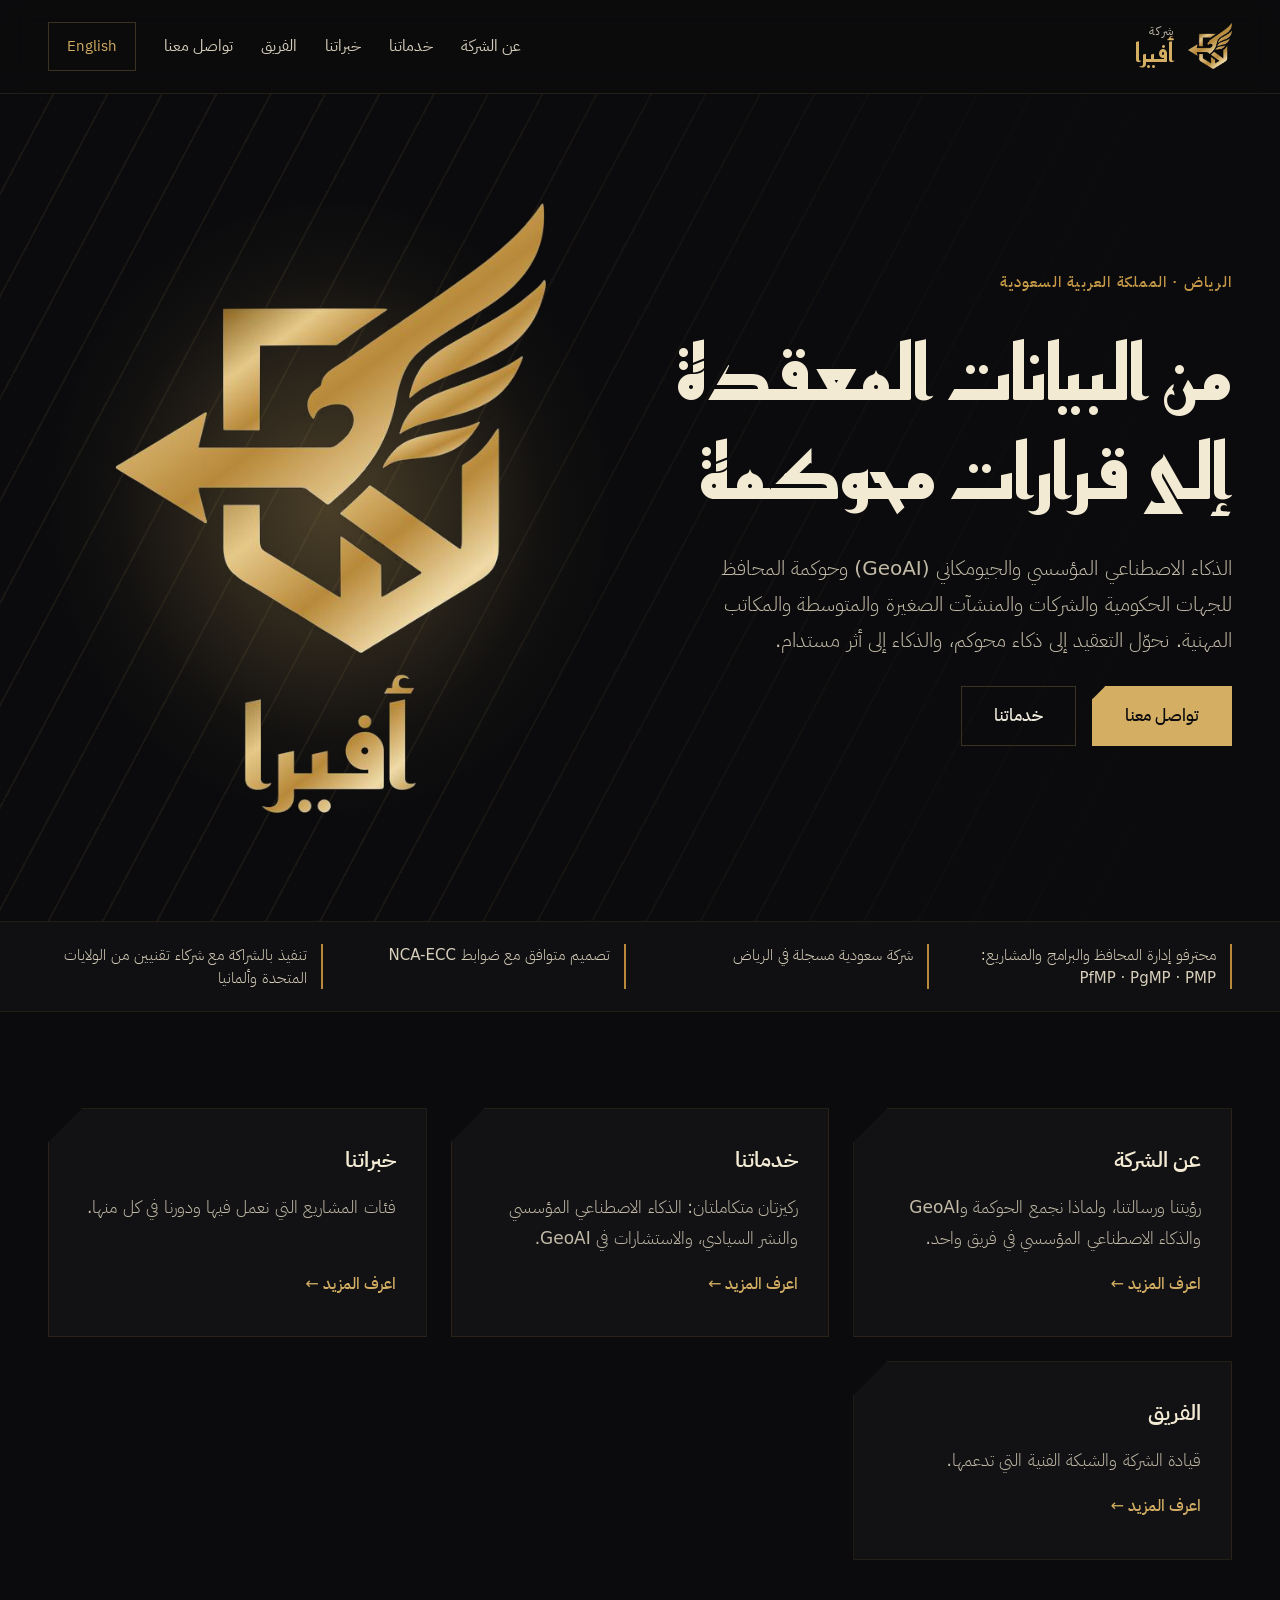
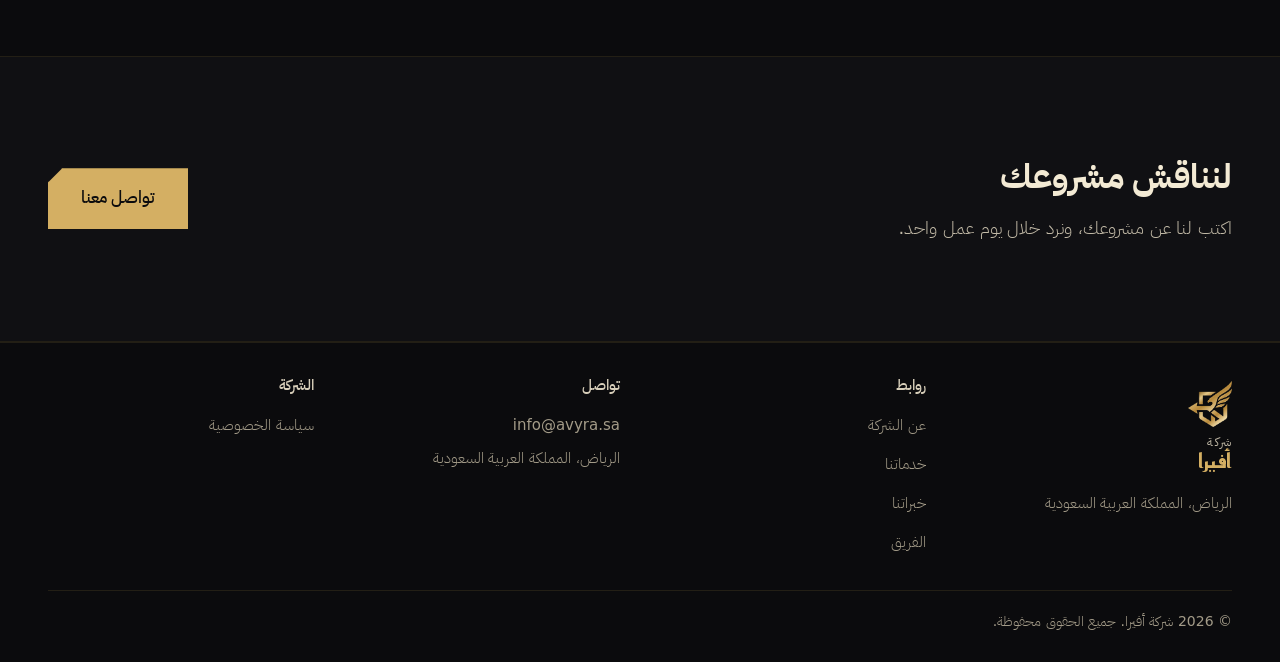
==== commit 17be1a99: "New hero headline and sector-neutral copy Co-Authored-By: Claude Sonnet 5.5 <noreply@anthropic.com> " ====
--- a/index.html
+++ b/index.html
@@ -49,8 +49,8 @@
   <div class="wrap cols" style="align-items:center">
     <div class="stack g28">
       <p class="eyebrow">الرياض · المملكة العربية السعودية</p>
-      <h1>الابتكار محفظة، والقرار ذكاء</h1>
-      <p class="lead">استشارات متخصصة تجمع حلول الذكاء الاصطناعي، وحوكمة المحافظ، والذكاء الاصطناعي الجيومكاني (GeoAI)، ونشر الذكاء الاصطناعي المؤسسي، لدعم برامج التحول الرقمي والبيئة ضمن رؤية 2030.</p>
+      <h1>من البيانات المعقدة إلى قرارات محوكمة</h1>
+      <p class="lead">الذكاء الاصطناعي المؤسسي والجيومكاني (GeoAI) وحوكمة المحافظ للجهات الحكومية والشركات والمنشآت الصغيرة والمتوسطة والمكاتب المهنية. نحوّل التعقيد إلى ذكاء محوكم، والذكاء إلى أثر مستدام.</p>
       <div class="btns"><a class="btn gold" href="/contact/">تواصل معنا</a><a class="btn" href="/services/">خدماتنا</a></div>
     </div>
     <div class="hero-art"><div class="emb"><img src="/assets/img/logo-ar.png" alt="شعار أفيرا" width="440" height="486" fetchpriority="high"><span class="sheen" style="--m:url(/assets/img/logo-ar.png)" aria-hidden="true"></span></div></div>
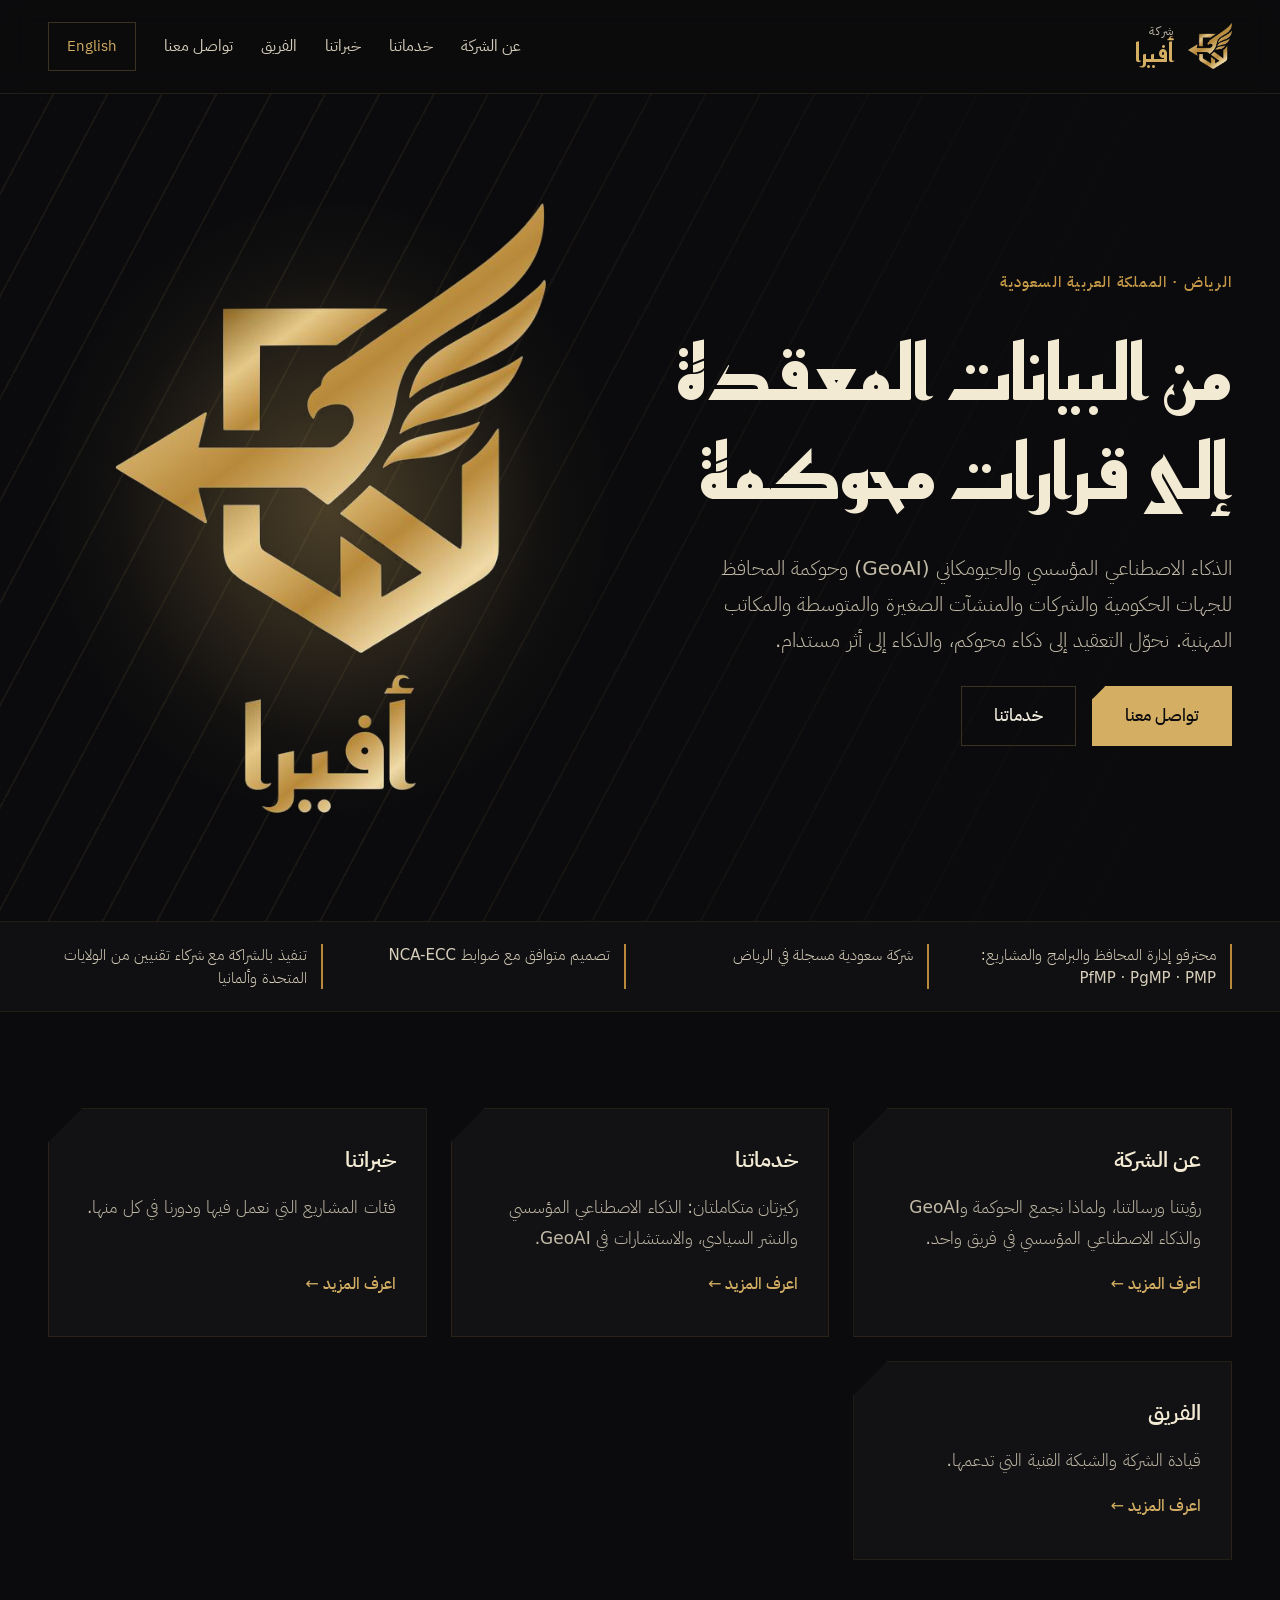
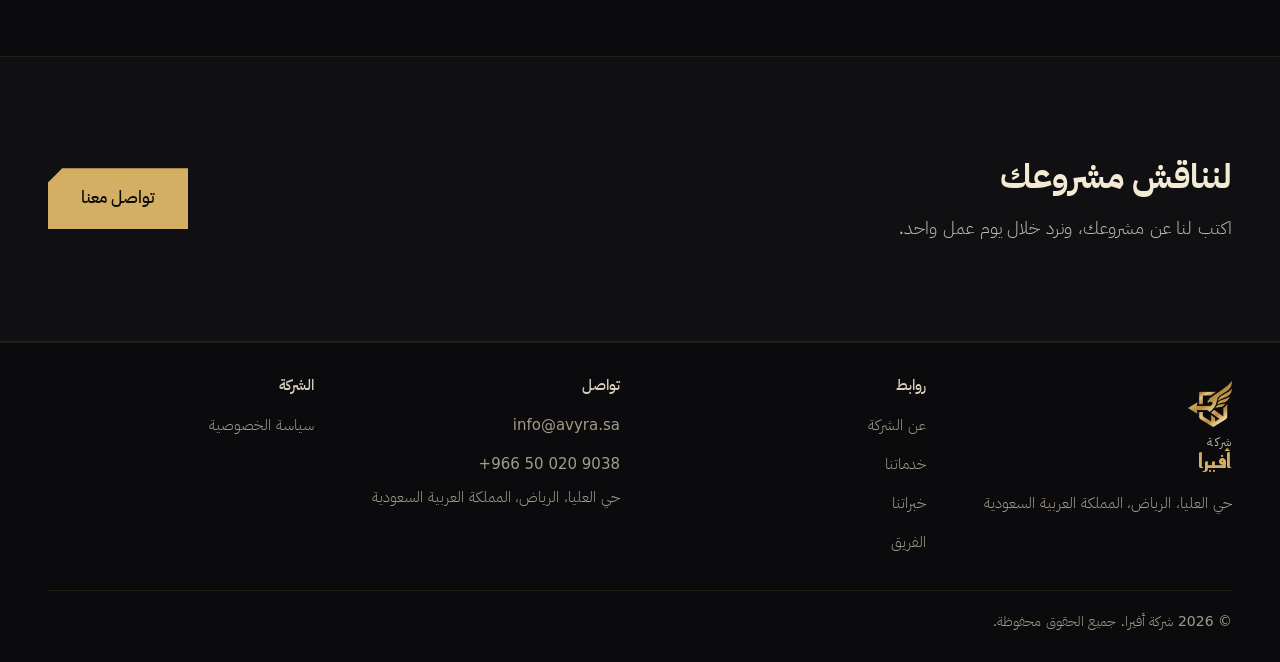
==== commit 3ebd51e1: "Services, experience, team and location updates Co-Authored-By: Claude Sonnet 5.5 <noreply@anthropic" ====
--- a/index.html
+++ b/index.html
@@ -32,7 +32,7 @@
 <link rel="preload" href="/assets/fonts/reem-kufi-arabic-700-normal.woff2" as="font" type="font/woff2" crossorigin>
 <link rel="stylesheet" href="/assets/css/style.css?v=879d1667">
 <script>document.documentElement.classList.add("js")</script>
-<script type="application/ld+json">{"@context": "https://schema.org", "@type": "Organization", "name": "Avyra Company", "alternateName": "شركة أفيرا", "url": "https://avyra.sa/", "logo": "https://avyra.sa/assets/img/icon-512.png", "email": "info@avyra.sa", "address": {"@type": "PostalAddress", "addressLocality": "Riyadh", "addressCountry": "SA"}, "areaServed": "SA"}</script>
+<script type="application/ld+json">{"@context": "https://schema.org", "@type": "Organization", "name": "Avyra Company", "alternateName": "شركة أفيرا", "url": "https://avyra.sa/", "logo": "https://avyra.sa/assets/img/icon-512.png", "email": "info@avyra.sa", "address": {"@type": "PostalAddress", "addressLocality": "Riyadh", "addressCountry": "SA"}, "areaServed": "SA", "telephone": "+966500209038"}</script>
 </head>
 <body>
 <a class="skip" href="#main">انتقل إلى المحتوى</a>
@@ -63,9 +63,9 @@
 <footer class="site">
   <div class="wrap">
     <div class="stack g12"><a class="brand" href="/"><img src="/assets/img/mark.png" alt="" width="34" height="36" loading="lazy"><span class="brand-txt"><span class="brand-name" style="font-size:20px">أفيرا</span><span class="brand-co">شركة</span></span></a>
-      <p>الرياض، المملكة العربية السعودية</p></div>
+      <p>حي العليا، الرياض، المملكة العربية السعودية</p></div>
     <div><h2>روابط</h2><ul><li><a href="/about/">عن الشركة</a></li><li><a href="/services/">خدماتنا</a></li><li><a href="/projects/">خبراتنا</a></li><li><a href="/team/">الفريق</a></li></ul></div>
-    <div><h2>تواصل</h2><ul><li><a href="mailto:info@avyra.sa"><bdi>info@avyra.sa</bdi></a></li><li>الرياض، المملكة العربية السعودية</li></ul></div>
+    <div><h2>تواصل</h2><ul><li><a href="mailto:info@avyra.sa"><bdi>info@avyra.sa</bdi></a></li><li><a href="tel:+966500209038"><bdi>+966 50 020 9038</bdi></a></li><li>حي العليا، الرياض، المملكة العربية السعودية</li></ul></div>
     <div><h2>الشركة</h2><ul><li><a href="/privacy/">سياسة الخصوصية</a></li></ul></div>
     <p class="fine">© 2026 شركة أفيرا. جميع الحقوق محفوظة.</p>
   </div>
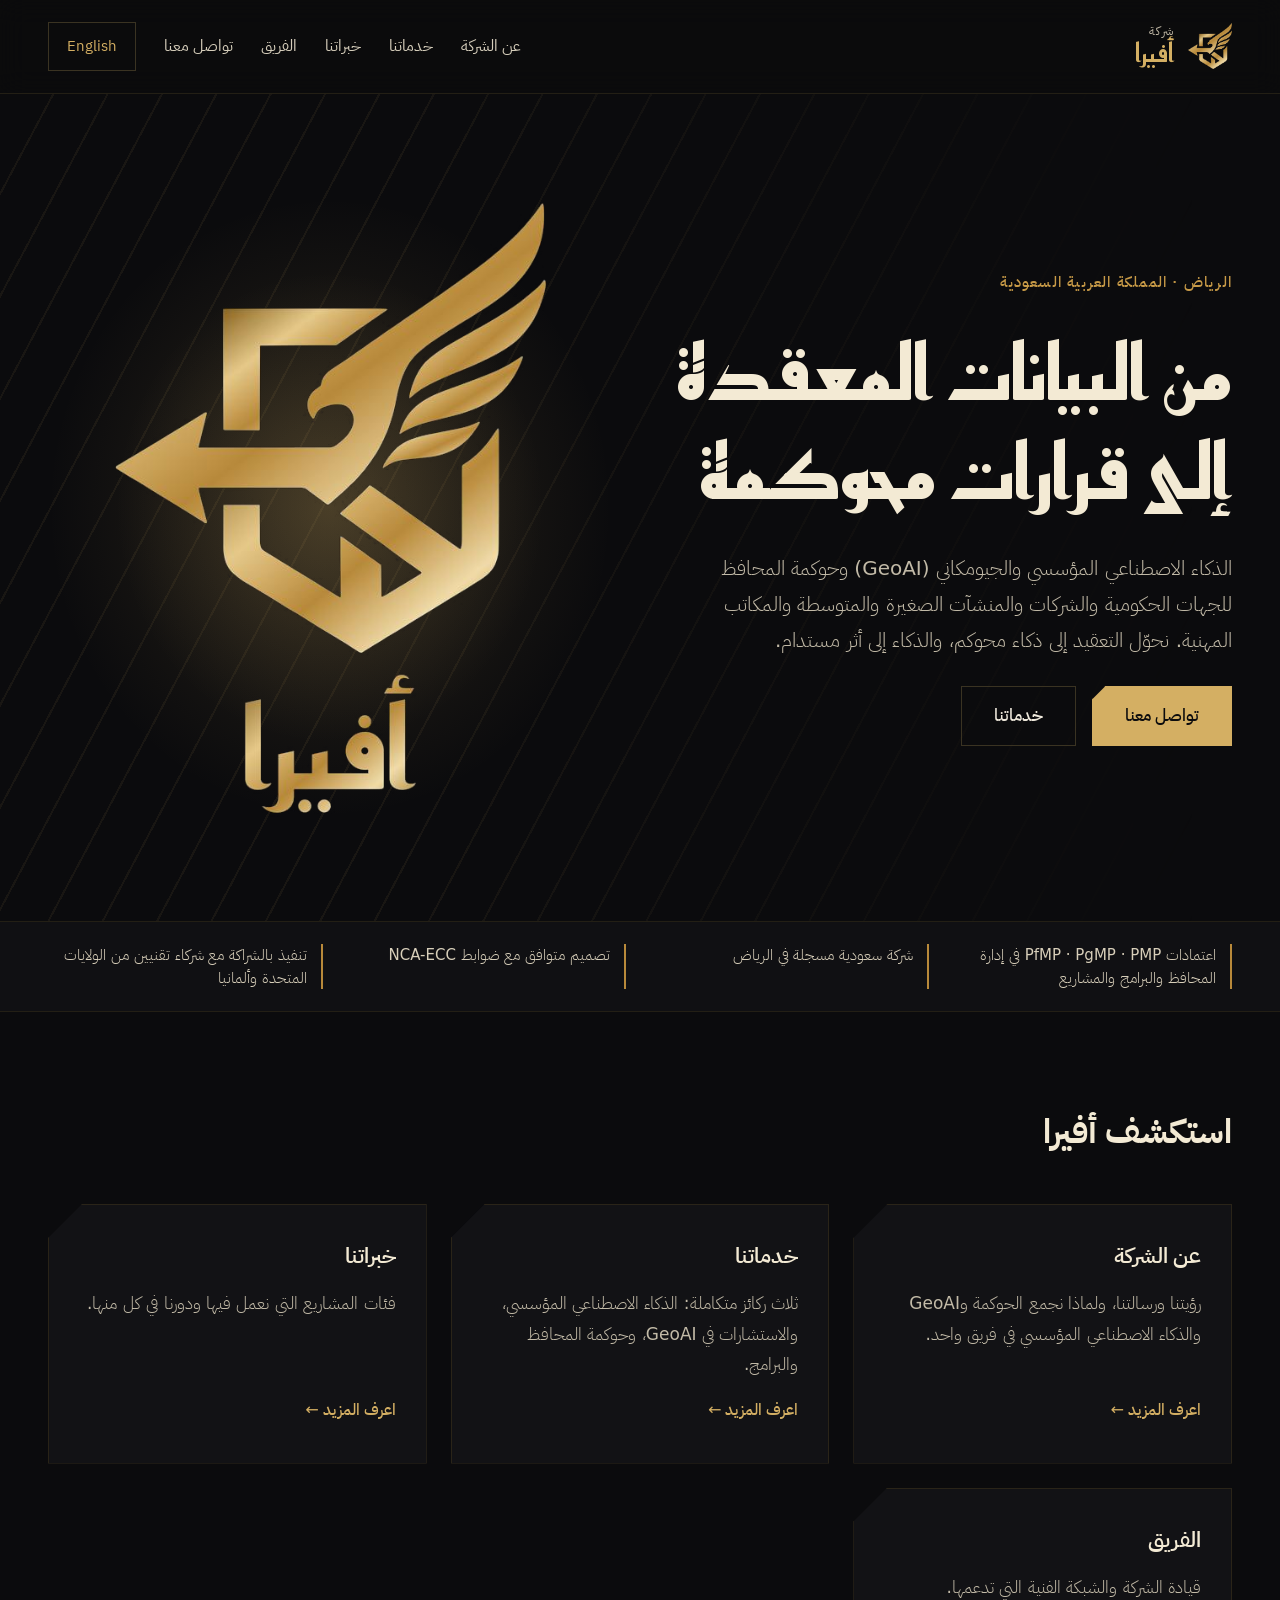
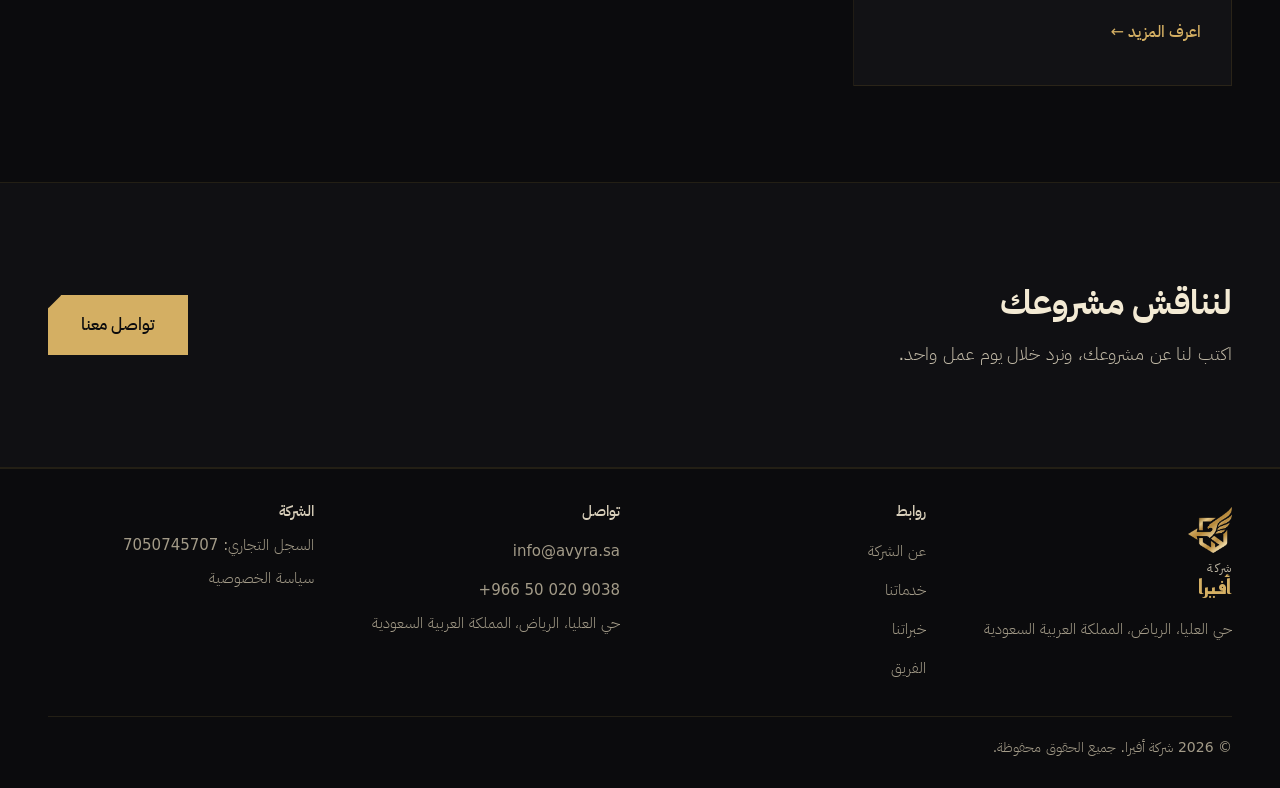
==== commit 40dd8e06: "Fix heading hierarchy sitewide; add Portfolio Governance pillar; attribute PfMP/PgMP/PMP to Mohammed" ====
--- a/index.html
+++ b/index.html
@@ -30,9 +30,9 @@
 <link rel="manifest" href="/site.webmanifest">
 <link rel="preload" href="/assets/fonts/ibm-plex-sans-arabic-arabic-400-normal.woff2" as="font" type="font/woff2" crossorigin>
 <link rel="preload" href="/assets/fonts/reem-kufi-arabic-700-normal.woff2" as="font" type="font/woff2" crossorigin>
-<link rel="stylesheet" href="/assets/css/style.css?v=879d1667">
+<link rel="stylesheet" href="/assets/css/style.css?v=ba6f8c98">
 <script>document.documentElement.classList.add("js")</script>
-<script type="application/ld+json">{"@context": "https://schema.org", "@type": "Organization", "name": "Avyra Company", "alternateName": "شركة أفيرا", "url": "https://avyra.sa/", "logo": "https://avyra.sa/assets/img/icon-512.png", "email": "info@avyra.sa", "address": {"@type": "PostalAddress", "addressLocality": "Riyadh", "addressCountry": "SA"}, "areaServed": "SA", "telephone": "+966500209038"}</script>
+<script type="application/ld+json">{"@context": "https://schema.org", "@type": "Organization", "name": "Avyra Company", "alternateName": "شركة أفيرا", "url": "https://avyra.sa/", "logo": "https://avyra.sa/assets/img/icon-512.png", "email": "info@avyra.sa", "address": {"@type": "PostalAddress", "addressLocality": "Riyadh", "addressCountry": "SA"}, "areaServed": "SA", "telephone": "+966500209038", "identifier": "7050745707"}</script>
 </head>
 <body>
 <a class="skip" href="#main">انتقل إلى المحتوى</a>
@@ -56,8 +56,8 @@
     <div class="hero-art"><div class="emb"><img src="/assets/img/logo-ar.png" alt="شعار أفيرا" width="440" height="486" fetchpriority="high"><span class="sheen" style="--m:url(/assets/img/logo-ar.png)" aria-hidden="true"></span></div></div>
   </div>
 </section>
-<section class="trustbar"><div class="wrap"><ul><li>محترفو إدارة المحافظ والبرامج والمشاريع: <bdi>PfMP · PgMP · PMP</bdi></li><li>شركة سعودية مسجلة في الرياض</li><li>تصميم متوافق مع ضوابط NCA-ECC</li><li>تنفيذ بالشراكة مع شركاء تقنيين من الولايات المتحدة وألمانيا</li></ul></div></section>
-<section><div class="wrap stack g48"><div class="cards"><div class="card link"><h3>عن الشركة</h3><p>رؤيتنا ورسالتنا، ولماذا نجمع الحوكمة وGeoAI والذكاء الاصطناعي المؤسسي في فريق واحد.</p><a class="more stretch" href="/about/">اعرف المزيد ←</a></div><div class="card link"><h3>خدماتنا</h3><p>ركيزتان متكاملتان: الذكاء الاصطناعي المؤسسي والنشر السيادي، والاستشارات في GeoAI.</p><a class="more stretch" href="/services/">اعرف المزيد ←</a></div><div class="card link"><h3>خبراتنا</h3><p>فئات المشاريع التي نعمل فيها ودورنا في كل منها.</p><a class="more stretch" href="/projects/">اعرف المزيد ←</a></div><div class="card link"><h3>الفريق</h3><p>قيادة الشركة والشبكة الفنية التي تدعمها.</p><a class="more stretch" href="/team/">اعرف المزيد ←</a></div></div></div></section>
+<section class="trustbar"><div class="wrap"><ul><li>اعتمادات <bdi>PfMP · PgMP · PMP</bdi> في إدارة المحافظ والبرامج والمشاريع</li><li>شركة سعودية مسجلة في الرياض</li><li>تصميم متوافق مع ضوابط NCA-ECC</li><li>تنفيذ بالشراكة مع شركاء تقنيين من الولايات المتحدة وألمانيا</li></ul></div></section>
+<section><div class="wrap stack g48"><h2>استكشف أفيرا</h2><div class="cards"><div class="card link"><h3>عن الشركة</h3><p>رؤيتنا ورسالتنا، ولماذا نجمع الحوكمة وGeoAI والذكاء الاصطناعي المؤسسي في فريق واحد.</p><a class="more stretch" href="/about/">اعرف المزيد ←</a></div><div class="card link"><h3>خدماتنا</h3><p>ثلاث ركائز متكاملة: الذكاء الاصطناعي المؤسسي، والاستشارات في GeoAI، وحوكمة المحافظ والبرامج.</p><a class="more stretch" href="/services/">اعرف المزيد ←</a></div><div class="card link"><h3>خبراتنا</h3><p>فئات المشاريع التي نعمل فيها ودورنا في كل منها.</p><a class="more stretch" href="/projects/">اعرف المزيد ←</a></div><div class="card link"><h3>الفريق</h3><p>قيادة الشركة والشبكة الفنية التي تدعمها.</p><a class="more stretch" href="/team/">اعرف المزيد ←</a></div></div></div></section>
 <section class="alt cta"><div class="wrap"><div class="stack g12"><h2>لنناقش مشروعك</h2><p class="muted">اكتب لنا عن مشروعك، ونرد خلال يوم عمل واحد.</p></div><div class="btns"><a class="btn gold" href="/contact/">تواصل معنا</a></div></div></section>
 </main>
 <footer class="site">
@@ -66,7 +66,7 @@
       <p>حي العليا، الرياض، المملكة العربية السعودية</p></div>
     <div><h2>روابط</h2><ul><li><a href="/about/">عن الشركة</a></li><li><a href="/services/">خدماتنا</a></li><li><a href="/projects/">خبراتنا</a></li><li><a href="/team/">الفريق</a></li></ul></div>
     <div><h2>تواصل</h2><ul><li><a href="mailto:info@avyra.sa"><bdi>info@avyra.sa</bdi></a></li><li><a href="tel:+966500209038"><bdi>+966 50 020 9038</bdi></a></li><li>حي العليا، الرياض، المملكة العربية السعودية</li></ul></div>
-    <div><h2>الشركة</h2><ul><li><a href="/privacy/">سياسة الخصوصية</a></li></ul></div>
+    <div><h2>الشركة</h2><ul><li>السجل التجاري: <bdi>7050745707</bdi></li><li><a href="/privacy/">سياسة الخصوصية</a></li></ul></div>
     <p class="fine">© 2026 شركة أفيرا. جميع الحقوق محفوظة.</p>
   </div>
 </footer>
--- a/assets/css/style.css
+++ b/assets/css/style.css
@@ -416,3 +416,4 @@
 .pillar .outcome{margin-top:auto;border-top:1px solid var(--line);padding-top:18px;color:var(--gold);font-size:18px}
 .gap-note{max-width:78ch;border-inline-start:2px solid var(--gold-deep);padding-inline-start:20px}
 .trustbar{padding-block:0!important}
+.cards.two{grid-template-columns:repeat(auto-fit,minmax(min(100%,370px),1fr))}
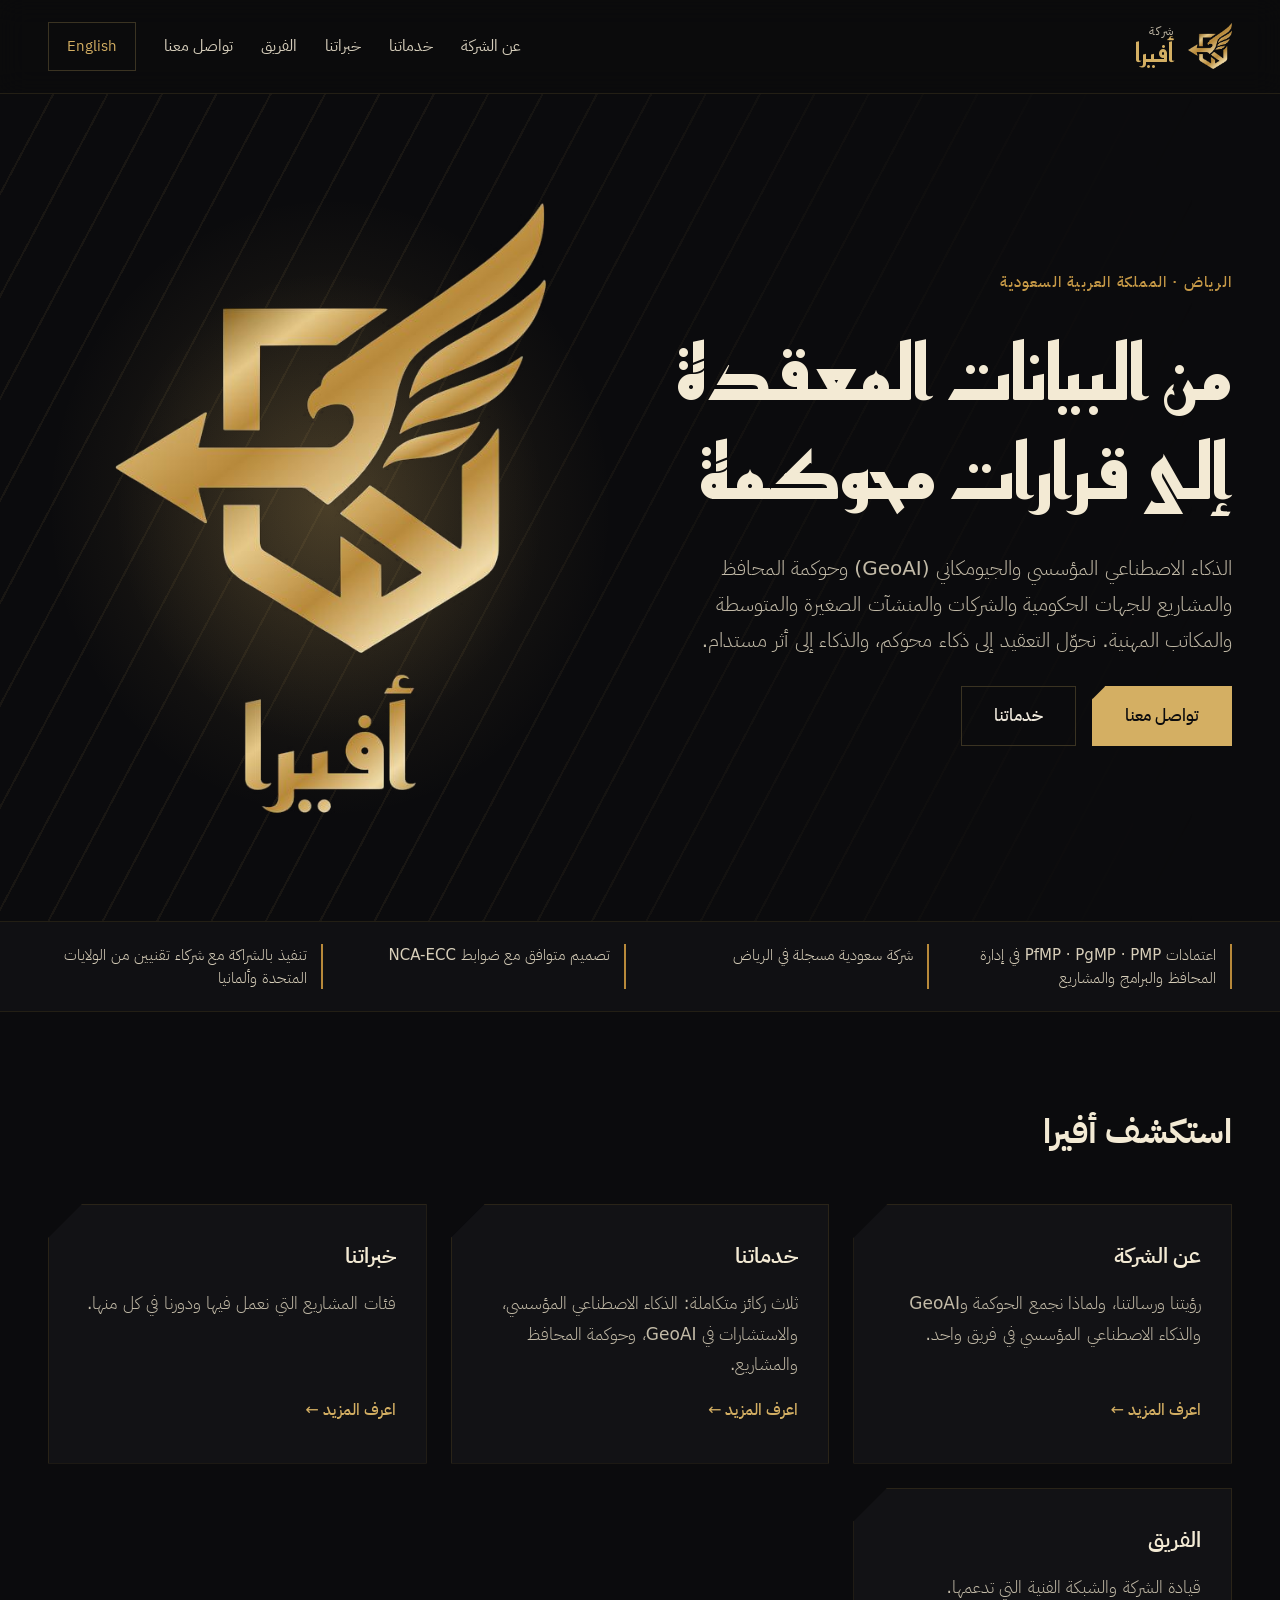
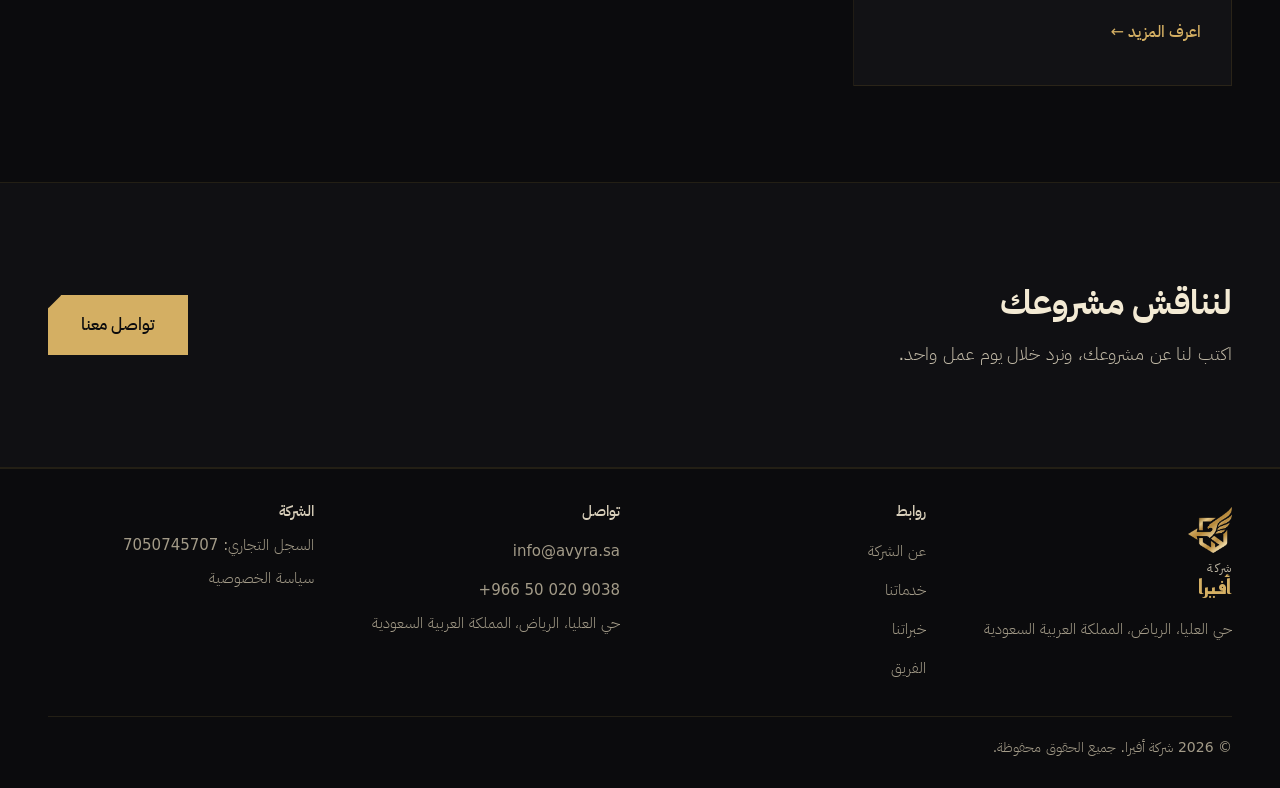
==== commit f4afc0c2: "Generalize GeoAI modeling service, add digital-transformation governance item, standardize 'portfoli" ====
--- a/index.html
+++ b/index.html
@@ -3,8 +3,8 @@
 <head>
 <meta charset="utf-8">
 <meta name="viewport" content="width=device-width, initial-scale=1">
-<title>شركة أفيرا | الذكاء الاصطناعي المؤسسي والذكاء الجيومكاني وحوكمة المحافظ في الرياض</title>
-<meta name="description" content="شركة أفيرا شركة سعودية في الرياض تجمع حلول الذكاء الاصطناعي المؤسسي، والذكاء الاصطناعي الجيومكاني (GeoAI)، وحوكمة المحافظ لدعم برامج التحول الرقمي والبيئة في رؤية 2030.">
+<title>شركة أفيرا | الذكاء الاصطناعي المؤسسي والذكاء الجيومكاني وحوكمة المحافظ والمشاريع في الرياض</title>
+<meta name="description" content="شركة أفيرا شركة سعودية في الرياض تجمع حلول الذكاء الاصطناعي المؤسسي، والذكاء الاصطناعي الجيومكاني (GeoAI)، وحوكمة المحافظ والمشاريع لدعم برامج التحول الرقمي والبيئة في رؤية 2030.">
 <link rel="canonical" href="https://avyra.sa/">
 <link rel="alternate" hreflang="ar" href="https://avyra.sa/">
 <link rel="alternate" hreflang="en" href="https://avyra.sa/en/">
@@ -12,8 +12,8 @@
 <meta name="theme-color" content="#0b0b0d">
 <meta property="og:type" content="website">
 <meta property="og:site_name" content="شركة أفيرا">
-<meta property="og:title" content="شركة أفيرا | الذكاء الاصطناعي المؤسسي والذكاء الجيومكاني وحوكمة المحافظ في الرياض">
-<meta property="og:description" content="شركة أفيرا شركة سعودية في الرياض تجمع حلول الذكاء الاصطناعي المؤسسي، والذكاء الاصطناعي الجيومكاني (GeoAI)، وحوكمة المحافظ لدعم برامج التحول الرقمي والبيئة في رؤية 2030.">
+<meta property="og:title" content="شركة أفيرا | الذكاء الاصطناعي المؤسسي والذكاء الجيومكاني وحوكمة المحافظ والمشاريع في الرياض">
+<meta property="og:description" content="شركة أفيرا شركة سعودية في الرياض تجمع حلول الذكاء الاصطناعي المؤسسي، والذكاء الاصطناعي الجيومكاني (GeoAI)، وحوكمة المحافظ والمشاريع لدعم برامج التحول الرقمي والبيئة في رؤية 2030.">
 <meta property="og:url" content="https://avyra.sa/">
 <meta property="og:image" content="https://avyra.sa/assets/img/og-image.png">
 <meta property="og:image:width" content="1200">
@@ -21,8 +21,8 @@
 <meta property="og:locale" content="ar_SA">
 <meta property="og:locale:alternate" content="en_US">
 <meta name="twitter:card" content="summary_large_image">
-<meta name="twitter:title" content="شركة أفيرا | الذكاء الاصطناعي المؤسسي والذكاء الجيومكاني وحوكمة المحافظ في الرياض">
-<meta name="twitter:description" content="شركة أفيرا شركة سعودية في الرياض تجمع حلول الذكاء الاصطناعي المؤسسي، والذكاء الاصطناعي الجيومكاني (GeoAI)، وحوكمة المحافظ لدعم برامج التحول الرقمي والبيئة في رؤية 2030.">
+<meta name="twitter:title" content="شركة أفيرا | الذكاء الاصطناعي المؤسسي والذكاء الجيومكاني وحوكمة المحافظ والمشاريع في الرياض">
+<meta name="twitter:description" content="شركة أفيرا شركة سعودية في الرياض تجمع حلول الذكاء الاصطناعي المؤسسي، والذكاء الاصطناعي الجيومكاني (GeoAI)، وحوكمة المحافظ والمشاريع لدعم برامج التحول الرقمي والبيئة في رؤية 2030.">
 <meta name="twitter:image" content="https://avyra.sa/assets/img/og-image.png">
 <link rel="icon" href="/favicon.ico" sizes="any">
 <link rel="icon" type="image/png" sizes="32x32" href="/assets/img/favicon-32.png">
@@ -50,14 +50,14 @@
     <div class="stack g28">
       <p class="eyebrow">الرياض · المملكة العربية السعودية</p>
       <h1>من البيانات المعقدة إلى قرارات محوكمة</h1>
-      <p class="lead">الذكاء الاصطناعي المؤسسي والجيومكاني (GeoAI) وحوكمة المحافظ للجهات الحكومية والشركات والمنشآت الصغيرة والمتوسطة والمكاتب المهنية. نحوّل التعقيد إلى ذكاء محوكم، والذكاء إلى أثر مستدام.</p>
+      <p class="lead">الذكاء الاصطناعي المؤسسي والجيومكاني (GeoAI) وحوكمة المحافظ والمشاريع للجهات الحكومية والشركات والمنشآت الصغيرة والمتوسطة والمكاتب المهنية. نحوّل التعقيد إلى ذكاء محوكم، والذكاء إلى أثر مستدام.</p>
       <div class="btns"><a class="btn gold" href="/contact/">تواصل معنا</a><a class="btn" href="/services/">خدماتنا</a></div>
     </div>
     <div class="hero-art"><div class="emb"><img src="/assets/img/logo-ar.png" alt="شعار أفيرا" width="440" height="486" fetchpriority="high"><span class="sheen" style="--m:url(/assets/img/logo-ar.png)" aria-hidden="true"></span></div></div>
   </div>
 </section>
 <section class="trustbar"><div class="wrap"><ul><li>اعتمادات <bdi>PfMP · PgMP · PMP</bdi> في إدارة المحافظ والبرامج والمشاريع</li><li>شركة سعودية مسجلة في الرياض</li><li>تصميم متوافق مع ضوابط NCA-ECC</li><li>تنفيذ بالشراكة مع شركاء تقنيين من الولايات المتحدة وألمانيا</li></ul></div></section>
-<section><div class="wrap stack g48"><h2>استكشف أفيرا</h2><div class="cards"><div class="card link"><h3>عن الشركة</h3><p>رؤيتنا ورسالتنا، ولماذا نجمع الحوكمة وGeoAI والذكاء الاصطناعي المؤسسي في فريق واحد.</p><a class="more stretch" href="/about/">اعرف المزيد ←</a></div><div class="card link"><h3>خدماتنا</h3><p>ثلاث ركائز متكاملة: الذكاء الاصطناعي المؤسسي، والاستشارات في GeoAI، وحوكمة المحافظ والبرامج.</p><a class="more stretch" href="/services/">اعرف المزيد ←</a></div><div class="card link"><h3>خبراتنا</h3><p>فئات المشاريع التي نعمل فيها ودورنا في كل منها.</p><a class="more stretch" href="/projects/">اعرف المزيد ←</a></div><div class="card link"><h3>الفريق</h3><p>قيادة الشركة والشبكة الفنية التي تدعمها.</p><a class="more stretch" href="/team/">اعرف المزيد ←</a></div></div></div></section>
+<section><div class="wrap stack g48"><h2>استكشف أفيرا</h2><div class="cards"><div class="card link"><h3>عن الشركة</h3><p>رؤيتنا ورسالتنا، ولماذا نجمع الحوكمة وGeoAI والذكاء الاصطناعي المؤسسي في فريق واحد.</p><a class="more stretch" href="/about/">اعرف المزيد ←</a></div><div class="card link"><h3>خدماتنا</h3><p>ثلاث ركائز متكاملة: الذكاء الاصطناعي المؤسسي، والاستشارات في GeoAI، وحوكمة المحافظ والمشاريع.</p><a class="more stretch" href="/services/">اعرف المزيد ←</a></div><div class="card link"><h3>خبراتنا</h3><p>فئات المشاريع التي نعمل فيها ودورنا في كل منها.</p><a class="more stretch" href="/projects/">اعرف المزيد ←</a></div><div class="card link"><h3>الفريق</h3><p>قيادة الشركة والشبكة الفنية التي تدعمها.</p><a class="more stretch" href="/team/">اعرف المزيد ←</a></div></div></div></section>
 <section class="alt cta"><div class="wrap"><div class="stack g12"><h2>لنناقش مشروعك</h2><p class="muted">اكتب لنا عن مشروعك، ونرد خلال يوم عمل واحد.</p></div><div class="btns"><a class="btn gold" href="/contact/">تواصل معنا</a></div></div></section>
 </main>
 <footer class="site">
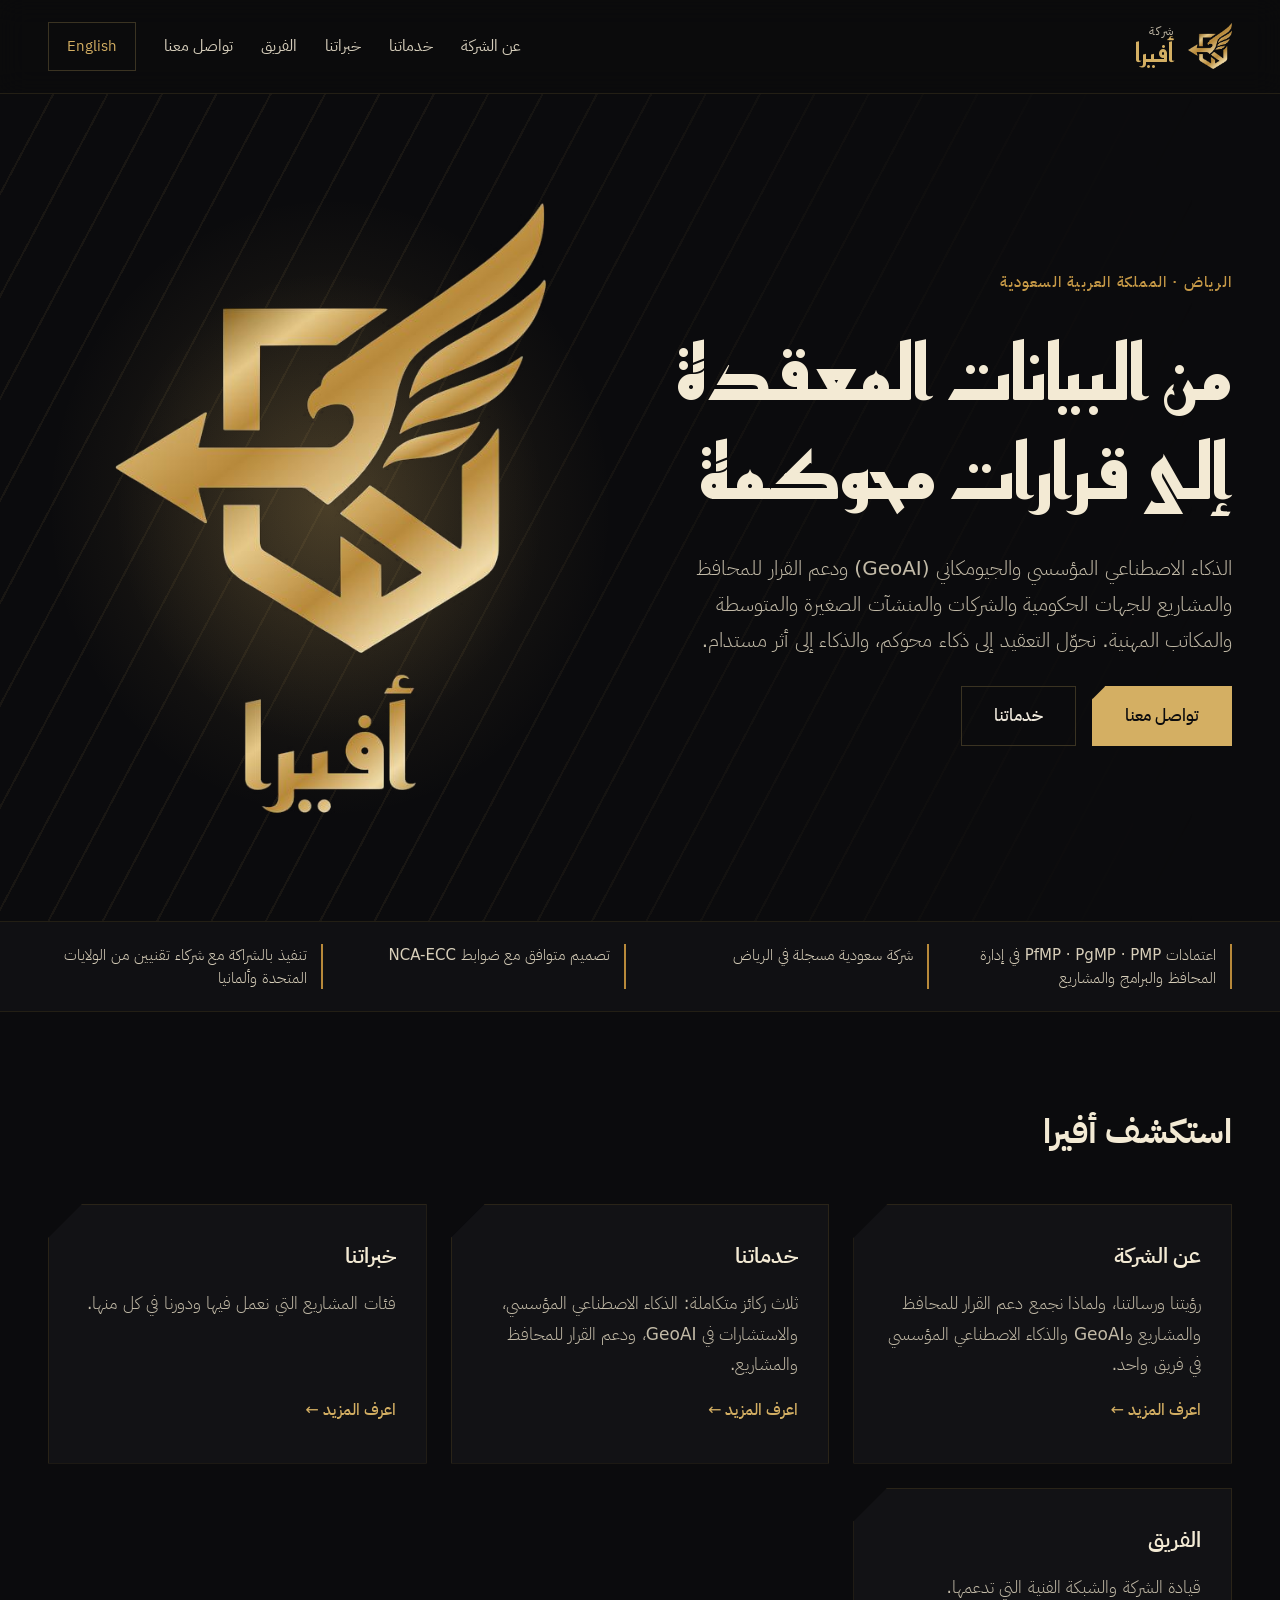
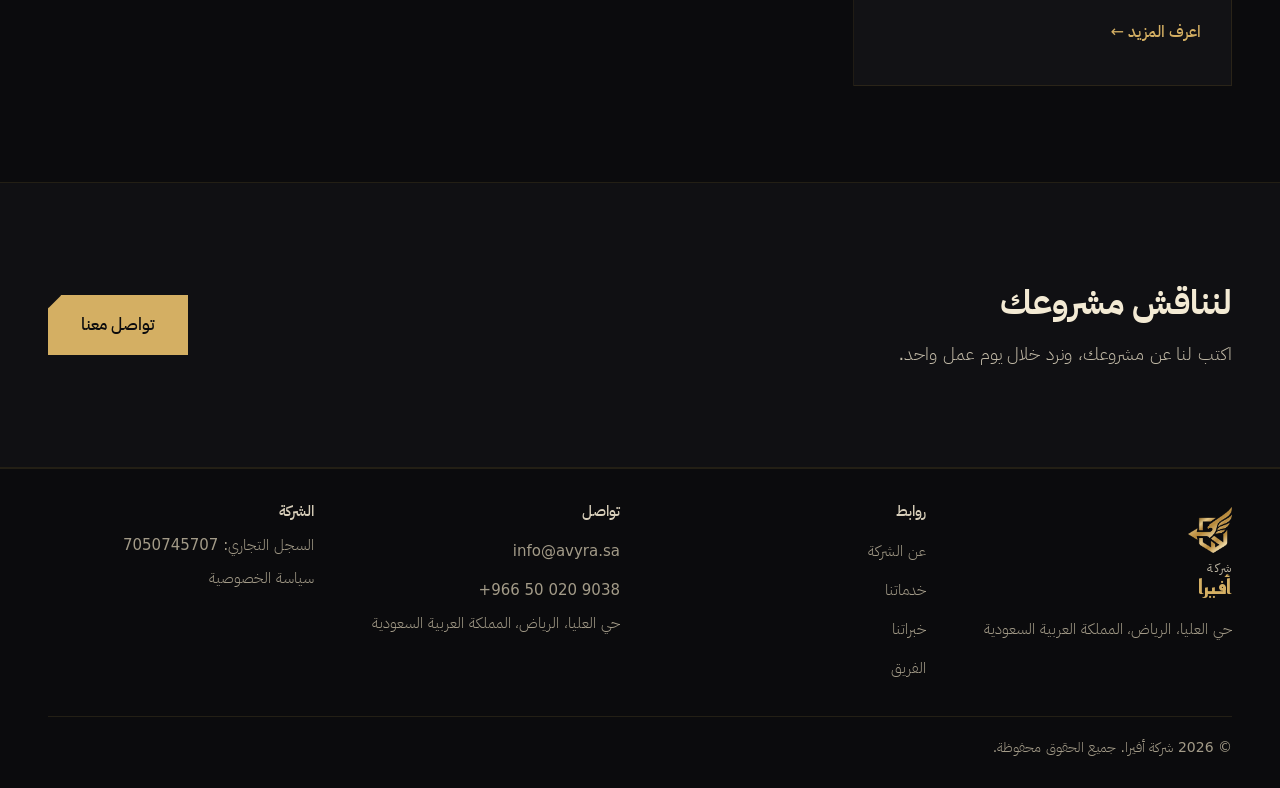
==== commit 7ad3fa8e: "Reframe Pillar C as a decision-support system, not managed service; drop 'governance'/'automation' f" ====
--- a/index.html
+++ b/index.html
@@ -3,8 +3,8 @@
 <head>
 <meta charset="utf-8">
 <meta name="viewport" content="width=device-width, initial-scale=1">
-<title>شركة أفيرا | الذكاء الاصطناعي المؤسسي والذكاء الجيومكاني وحوكمة المحافظ والمشاريع في الرياض</title>
-<meta name="description" content="شركة أفيرا شركة سعودية في الرياض تجمع حلول الذكاء الاصطناعي المؤسسي، والذكاء الاصطناعي الجيومكاني (GeoAI)، وحوكمة المحافظ والمشاريع لدعم برامج التحول الرقمي والبيئة في رؤية 2030.">
+<title>شركة أفيرا | الذكاء الاصطناعي المؤسسي والذكاء الجيومكاني ودعم القرار للمحافظ والمشاريع في الرياض</title>
+<meta name="description" content="شركة أفيرا شركة سعودية في الرياض تجمع حلول الذكاء الاصطناعي المؤسسي، والذكاء الاصطناعي الجيومكاني (GeoAI)، ودعم القرار للمحافظ والمشاريع لدعم برامج التحول الرقمي والبيئة في رؤية 2030.">
 <link rel="canonical" href="https://avyra.sa/">
 <link rel="alternate" hreflang="ar" href="https://avyra.sa/">
 <link rel="alternate" hreflang="en" href="https://avyra.sa/en/">
@@ -12,8 +12,8 @@
 <meta name="theme-color" content="#0b0b0d">
 <meta property="og:type" content="website">
 <meta property="og:site_name" content="شركة أفيرا">
-<meta property="og:title" content="شركة أفيرا | الذكاء الاصطناعي المؤسسي والذكاء الجيومكاني وحوكمة المحافظ والمشاريع في الرياض">
-<meta property="og:description" content="شركة أفيرا شركة سعودية في الرياض تجمع حلول الذكاء الاصطناعي المؤسسي، والذكاء الاصطناعي الجيومكاني (GeoAI)، وحوكمة المحافظ والمشاريع لدعم برامج التحول الرقمي والبيئة في رؤية 2030.">
+<meta property="og:title" content="شركة أفيرا | الذكاء الاصطناعي المؤسسي والذكاء الجيومكاني ودعم القرار للمحافظ والمشاريع في الرياض">
+<meta property="og:description" content="شركة أفيرا شركة سعودية في الرياض تجمع حلول الذكاء الاصطناعي المؤسسي، والذكاء الاصطناعي الجيومكاني (GeoAI)، ودعم القرار للمحافظ والمشاريع لدعم برامج التحول الرقمي والبيئة في رؤية 2030.">
 <meta property="og:url" content="https://avyra.sa/">
 <meta property="og:image" content="https://avyra.sa/assets/img/og-image.png">
 <meta property="og:image:width" content="1200">
@@ -21,8 +21,8 @@
 <meta property="og:locale" content="ar_SA">
 <meta property="og:locale:alternate" content="en_US">
 <meta name="twitter:card" content="summary_large_image">
-<meta name="twitter:title" content="شركة أفيرا | الذكاء الاصطناعي المؤسسي والذكاء الجيومكاني وحوكمة المحافظ والمشاريع في الرياض">
-<meta name="twitter:description" content="شركة أفيرا شركة سعودية في الرياض تجمع حلول الذكاء الاصطناعي المؤسسي، والذكاء الاصطناعي الجيومكاني (GeoAI)، وحوكمة المحافظ والمشاريع لدعم برامج التحول الرقمي والبيئة في رؤية 2030.">
+<meta name="twitter:title" content="شركة أفيرا | الذكاء الاصطناعي المؤسسي والذكاء الجيومكاني ودعم القرار للمحافظ والمشاريع في الرياض">
+<meta name="twitter:description" content="شركة أفيرا شركة سعودية في الرياض تجمع حلول الذكاء الاصطناعي المؤسسي، والذكاء الاصطناعي الجيومكاني (GeoAI)، ودعم القرار للمحافظ والمشاريع لدعم برامج التحول الرقمي والبيئة في رؤية 2030.">
 <meta name="twitter:image" content="https://avyra.sa/assets/img/og-image.png">
 <link rel="icon" href="/favicon.ico" sizes="any">
 <link rel="icon" type="image/png" sizes="32x32" href="/assets/img/favicon-32.png">
@@ -50,14 +50,14 @@
     <div class="stack g28">
       <p class="eyebrow">الرياض · المملكة العربية السعودية</p>
       <h1>من البيانات المعقدة إلى قرارات محوكمة</h1>
-      <p class="lead">الذكاء الاصطناعي المؤسسي والجيومكاني (GeoAI) وحوكمة المحافظ والمشاريع للجهات الحكومية والشركات والمنشآت الصغيرة والمتوسطة والمكاتب المهنية. نحوّل التعقيد إلى ذكاء محوكم، والذكاء إلى أثر مستدام.</p>
+      <p class="lead">الذكاء الاصطناعي المؤسسي والجيومكاني (GeoAI) ودعم القرار للمحافظ والمشاريع للجهات الحكومية والشركات والمنشآت الصغيرة والمتوسطة والمكاتب المهنية. نحوّل التعقيد إلى ذكاء محوكم، والذكاء إلى أثر مستدام.</p>
       <div class="btns"><a class="btn gold" href="/contact/">تواصل معنا</a><a class="btn" href="/services/">خدماتنا</a></div>
     </div>
     <div class="hero-art"><div class="emb"><img src="/assets/img/logo-ar.png" alt="شعار أفيرا" width="440" height="486" fetchpriority="high"><span class="sheen" style="--m:url(/assets/img/logo-ar.png)" aria-hidden="true"></span></div></div>
   </div>
 </section>
 <section class="trustbar"><div class="wrap"><ul><li>اعتمادات <bdi>PfMP · PgMP · PMP</bdi> في إدارة المحافظ والبرامج والمشاريع</li><li>شركة سعودية مسجلة في الرياض</li><li>تصميم متوافق مع ضوابط NCA-ECC</li><li>تنفيذ بالشراكة مع شركاء تقنيين من الولايات المتحدة وألمانيا</li></ul></div></section>
-<section><div class="wrap stack g48"><h2>استكشف أفيرا</h2><div class="cards"><div class="card link"><h3>عن الشركة</h3><p>رؤيتنا ورسالتنا، ولماذا نجمع الحوكمة وGeoAI والذكاء الاصطناعي المؤسسي في فريق واحد.</p><a class="more stretch" href="/about/">اعرف المزيد ←</a></div><div class="card link"><h3>خدماتنا</h3><p>ثلاث ركائز متكاملة: الذكاء الاصطناعي المؤسسي، والاستشارات في GeoAI، وحوكمة المحافظ والمشاريع.</p><a class="more stretch" href="/services/">اعرف المزيد ←</a></div><div class="card link"><h3>خبراتنا</h3><p>فئات المشاريع التي نعمل فيها ودورنا في كل منها.</p><a class="more stretch" href="/projects/">اعرف المزيد ←</a></div><div class="card link"><h3>الفريق</h3><p>قيادة الشركة والشبكة الفنية التي تدعمها.</p><a class="more stretch" href="/team/">اعرف المزيد ←</a></div></div></div></section>
+<section><div class="wrap stack g48"><h2>استكشف أفيرا</h2><div class="cards"><div class="card link"><h3>عن الشركة</h3><p>رؤيتنا ورسالتنا، ولماذا نجمع دعم القرار للمحافظ والمشاريع وGeoAI والذكاء الاصطناعي المؤسسي في فريق واحد.</p><a class="more stretch" href="/about/">اعرف المزيد ←</a></div><div class="card link"><h3>خدماتنا</h3><p>ثلاث ركائز متكاملة: الذكاء الاصطناعي المؤسسي، والاستشارات في GeoAI، ودعم القرار للمحافظ والمشاريع.</p><a class="more stretch" href="/services/">اعرف المزيد ←</a></div><div class="card link"><h3>خبراتنا</h3><p>فئات المشاريع التي نعمل فيها ودورنا في كل منها.</p><a class="more stretch" href="/projects/">اعرف المزيد ←</a></div><div class="card link"><h3>الفريق</h3><p>قيادة الشركة والشبكة الفنية التي تدعمها.</p><a class="more stretch" href="/team/">اعرف المزيد ←</a></div></div></div></section>
 <section class="alt cta"><div class="wrap"><div class="stack g12"><h2>لنناقش مشروعك</h2><p class="muted">اكتب لنا عن مشروعك، ونرد خلال يوم عمل واحد.</p></div><div class="btns"><a class="btn gold" href="/contact/">تواصل معنا</a></div></div></section>
 </main>
 <footer class="site">
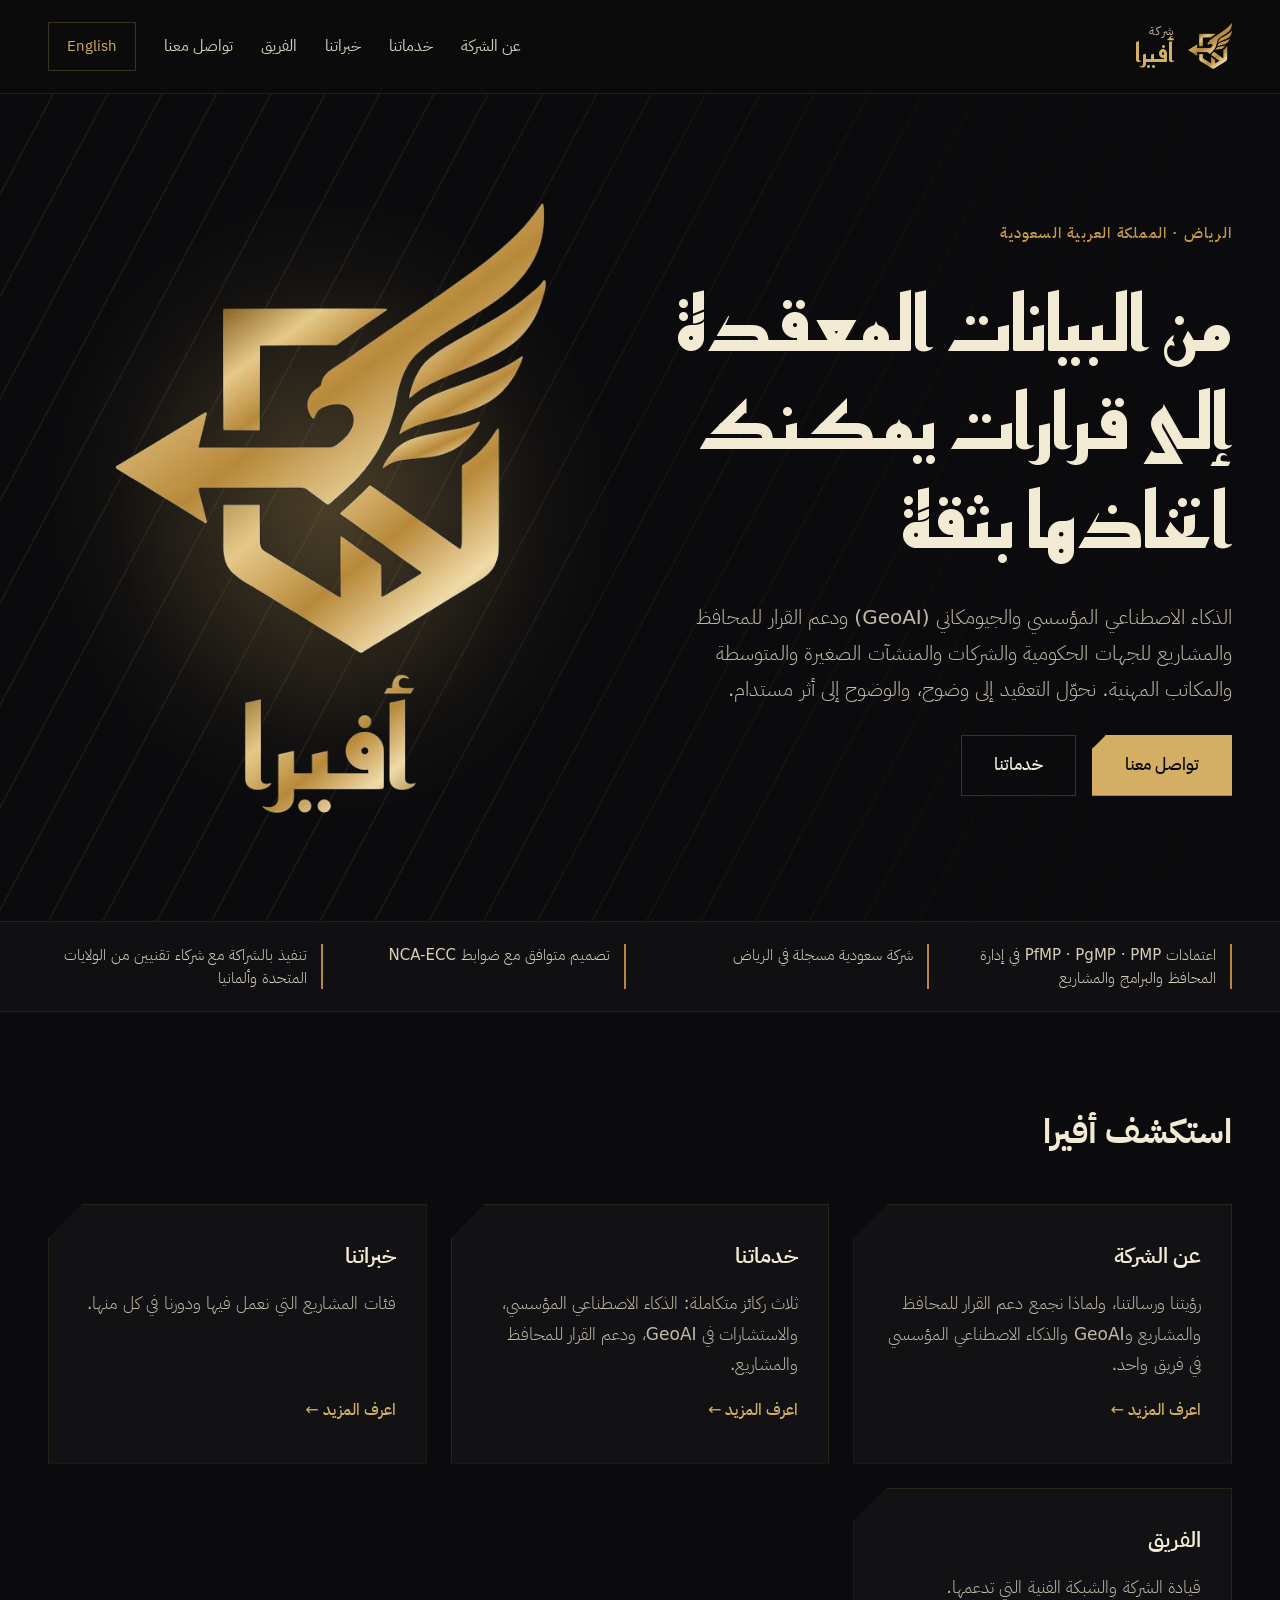
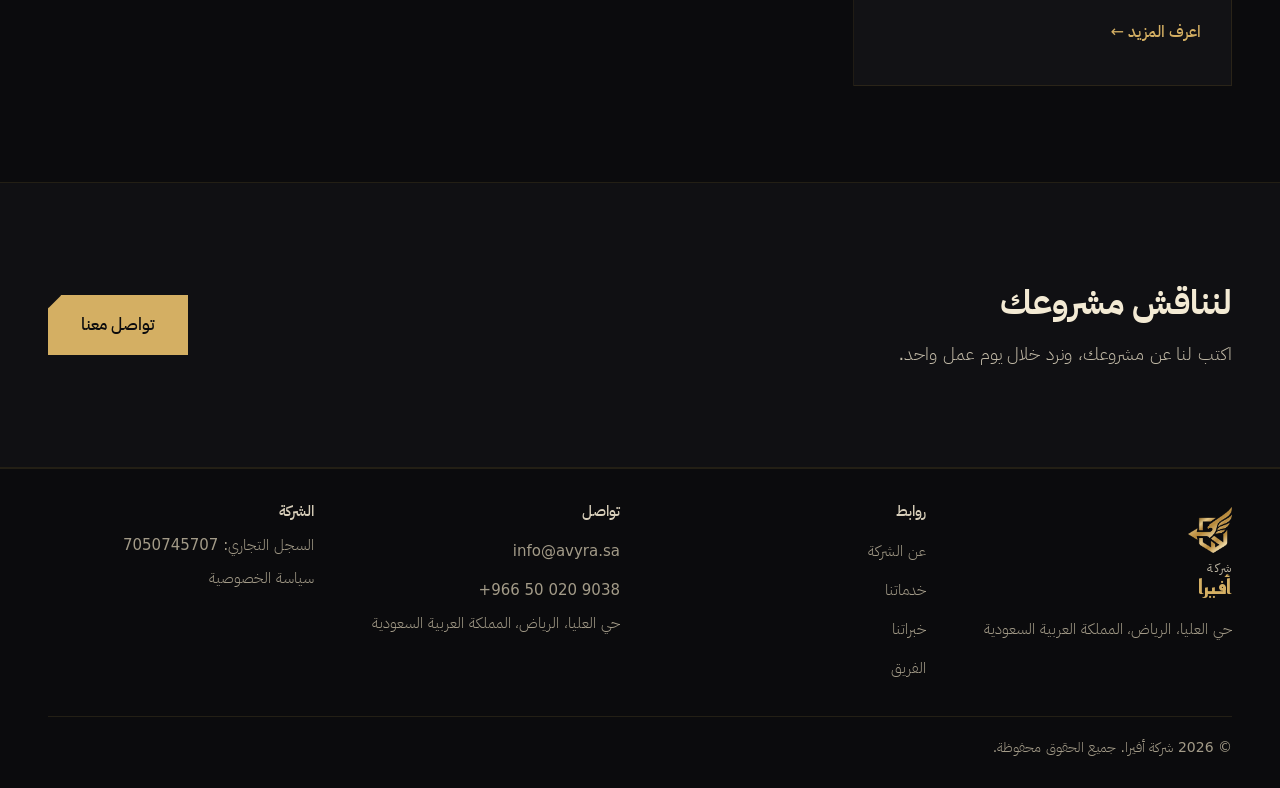
==== commit 916256a9: "Fix review findings: drop remaining 'governed' wording, align contact-form dropdown, add portfolio-a" ====
--- a/index.html
+++ b/index.html
@@ -30,7 +30,7 @@
 <link rel="manifest" href="/site.webmanifest">
 <link rel="preload" href="/assets/fonts/ibm-plex-sans-arabic-arabic-400-normal.woff2" as="font" type="font/woff2" crossorigin>
 <link rel="preload" href="/assets/fonts/reem-kufi-arabic-700-normal.woff2" as="font" type="font/woff2" crossorigin>
-<link rel="stylesheet" href="/assets/css/style.css?v=ba6f8c98">
+<link rel="stylesheet" href="/assets/css/style.css?v=13e9cf21">
 <script>document.documentElement.classList.add("js")</script>
 <script type="application/ld+json">{"@context": "https://schema.org", "@type": "Organization", "name": "Avyra Company", "alternateName": "شركة أفيرا", "url": "https://avyra.sa/", "logo": "https://avyra.sa/assets/img/icon-512.png", "email": "info@avyra.sa", "address": {"@type": "PostalAddress", "addressLocality": "Riyadh", "addressCountry": "SA"}, "areaServed": "SA", "telephone": "+966500209038", "identifier": "7050745707"}</script>
 </head>
@@ -49,8 +49,8 @@
   <div class="wrap cols" style="align-items:center">
     <div class="stack g28">
       <p class="eyebrow">الرياض · المملكة العربية السعودية</p>
-      <h1>من البيانات المعقدة إلى قرارات محوكمة</h1>
-      <p class="lead">الذكاء الاصطناعي المؤسسي والجيومكاني (GeoAI) ودعم القرار للمحافظ والمشاريع للجهات الحكومية والشركات والمنشآت الصغيرة والمتوسطة والمكاتب المهنية. نحوّل التعقيد إلى ذكاء محوكم، والذكاء إلى أثر مستدام.</p>
+      <h1>من البيانات المعقدة إلى قرارات يمكنك اتخاذها بثقة</h1>
+      <p class="lead">الذكاء الاصطناعي المؤسسي والجيومكاني (GeoAI) ودعم القرار للمحافظ والمشاريع للجهات الحكومية والشركات والمنشآت الصغيرة والمتوسطة والمكاتب المهنية. نحوّل التعقيد إلى وضوح، والوضوح إلى أثر مستدام.</p>
       <div class="btns"><a class="btn gold" href="/contact/">تواصل معنا</a><a class="btn" href="/services/">خدماتنا</a></div>
     </div>
     <div class="hero-art"><div class="emb"><img src="/assets/img/logo-ar.png" alt="شعار أفيرا" width="440" height="486" fetchpriority="high"><span class="sheen" style="--m:url(/assets/img/logo-ar.png)" aria-hidden="true"></span></div></div>
--- a/assets/css/style.css
+++ b/assets/css/style.css
@@ -416,4 +416,4 @@
 .pillar .outcome{margin-top:auto;border-top:1px solid var(--line);padding-top:18px;color:var(--gold);font-size:18px}
 .gap-note{max-width:78ch;border-inline-start:2px solid var(--gold-deep);padding-inline-start:20px}
 .trustbar{padding-block:0!important}
-.cards.two{grid-template-columns:repeat(auto-fit,minmax(min(100%,370px),1fr))}
+.cards.two{grid-template-columns:repeat(auto-fit,minmax(min(100%,370px),1fr));align-items:start}
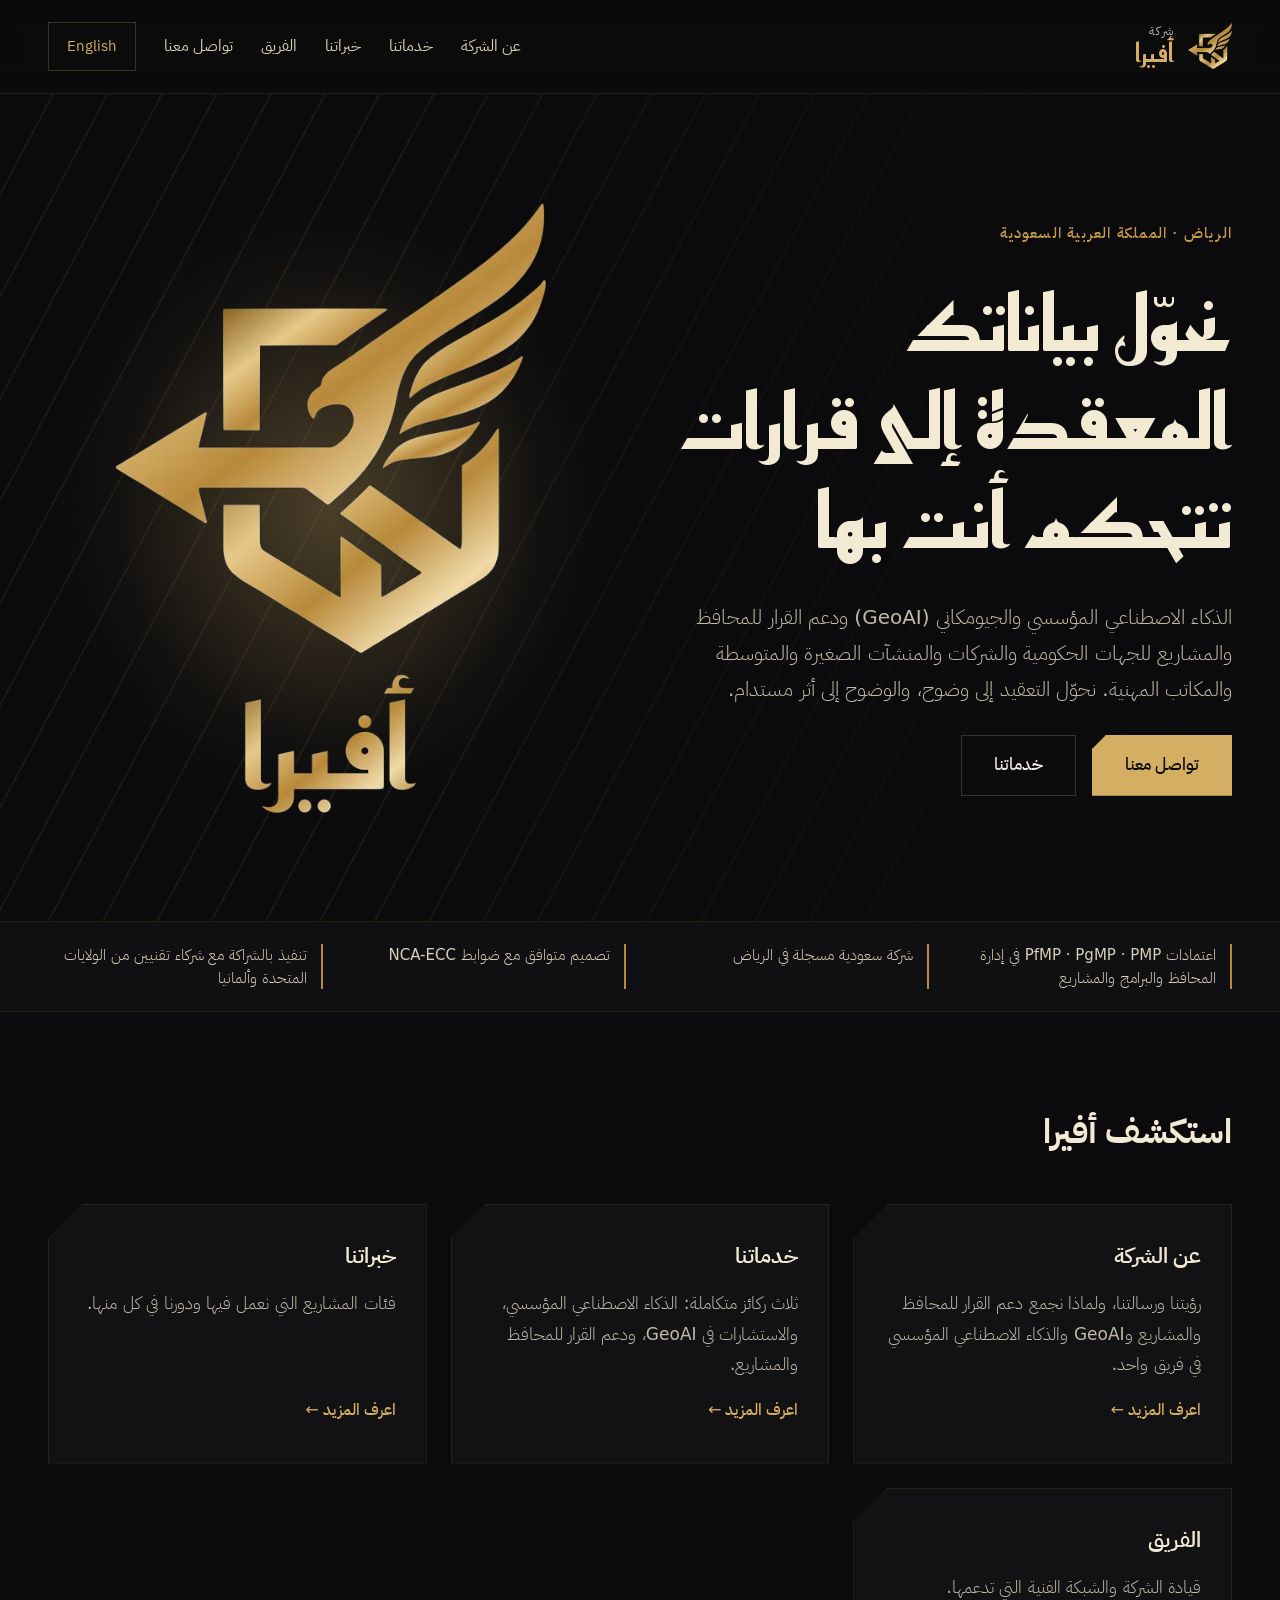
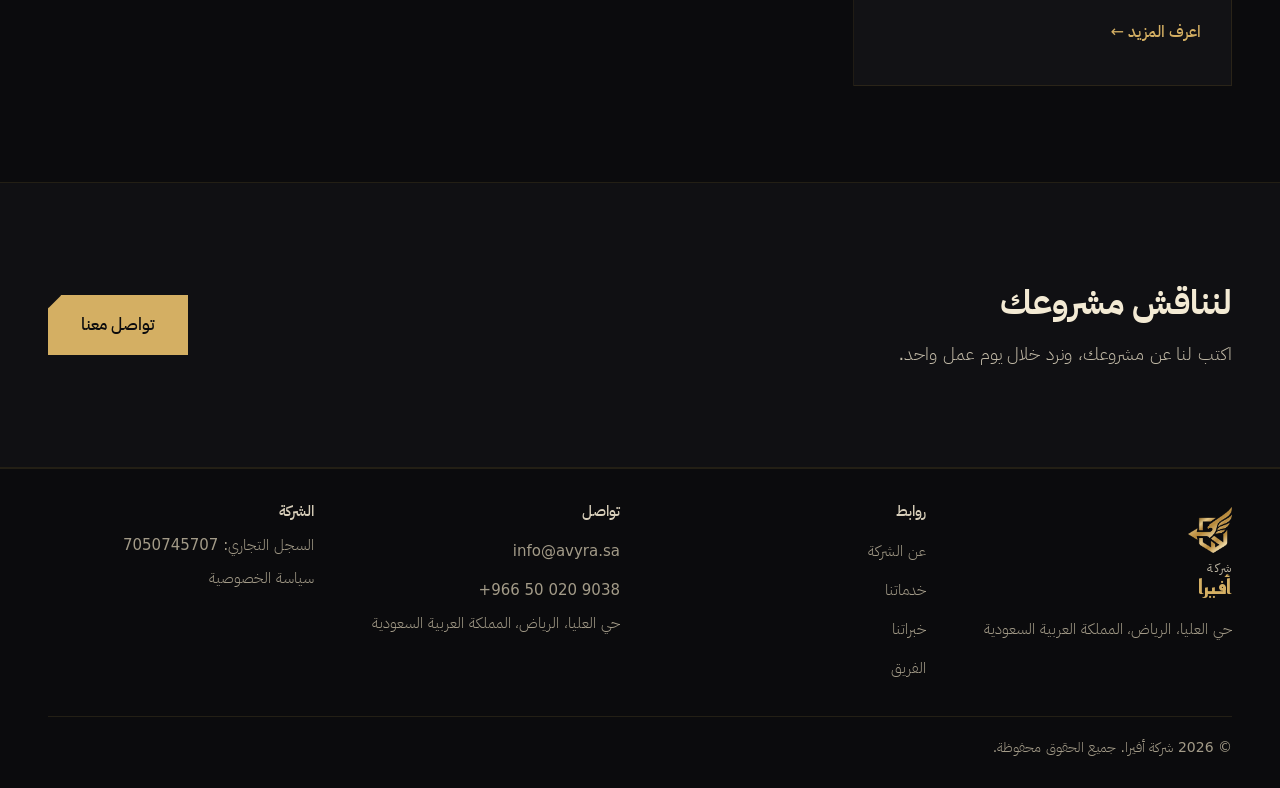
==== commit 653a13cc: "Update hero headline to "decisions you control" Sharper, more active phrasing that leans directly in" ====
--- a/index.html
+++ b/index.html
@@ -49,7 +49,7 @@
   <div class="wrap cols" style="align-items:center">
     <div class="stack g28">
       <p class="eyebrow">الرياض · المملكة العربية السعودية</p>
-      <h1>من البيانات المعقدة إلى قرارات يمكنك اتخاذها بثقة</h1>
+      <h1>نحوّل بياناتك المعقدة إلى قرارات تتحكم أنت بها</h1>
       <p class="lead">الذكاء الاصطناعي المؤسسي والجيومكاني (GeoAI) ودعم القرار للمحافظ والمشاريع للجهات الحكومية والشركات والمنشآت الصغيرة والمتوسطة والمكاتب المهنية. نحوّل التعقيد إلى وضوح، والوضوح إلى أثر مستدام.</p>
       <div class="btns"><a class="btn gold" href="/contact/">تواصل معنا</a><a class="btn" href="/services/">خدماتنا</a></div>
     </div>
